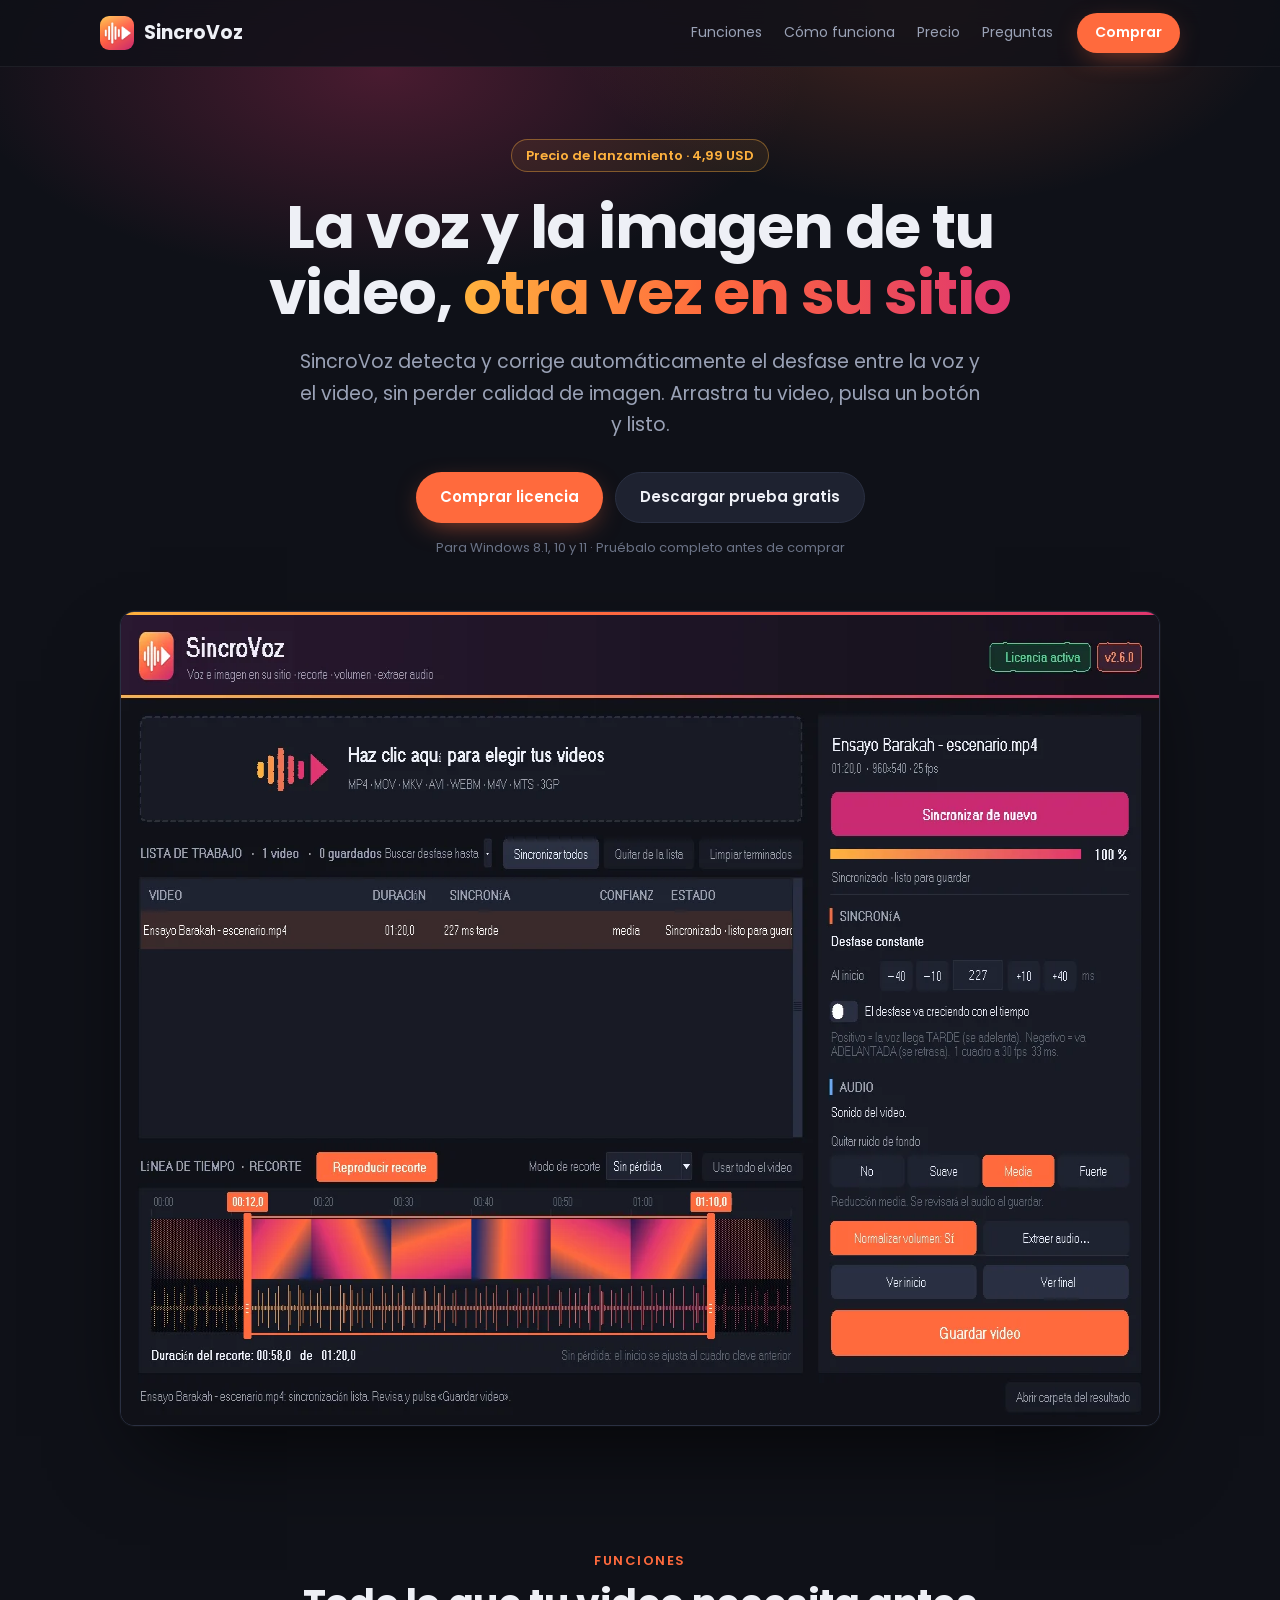
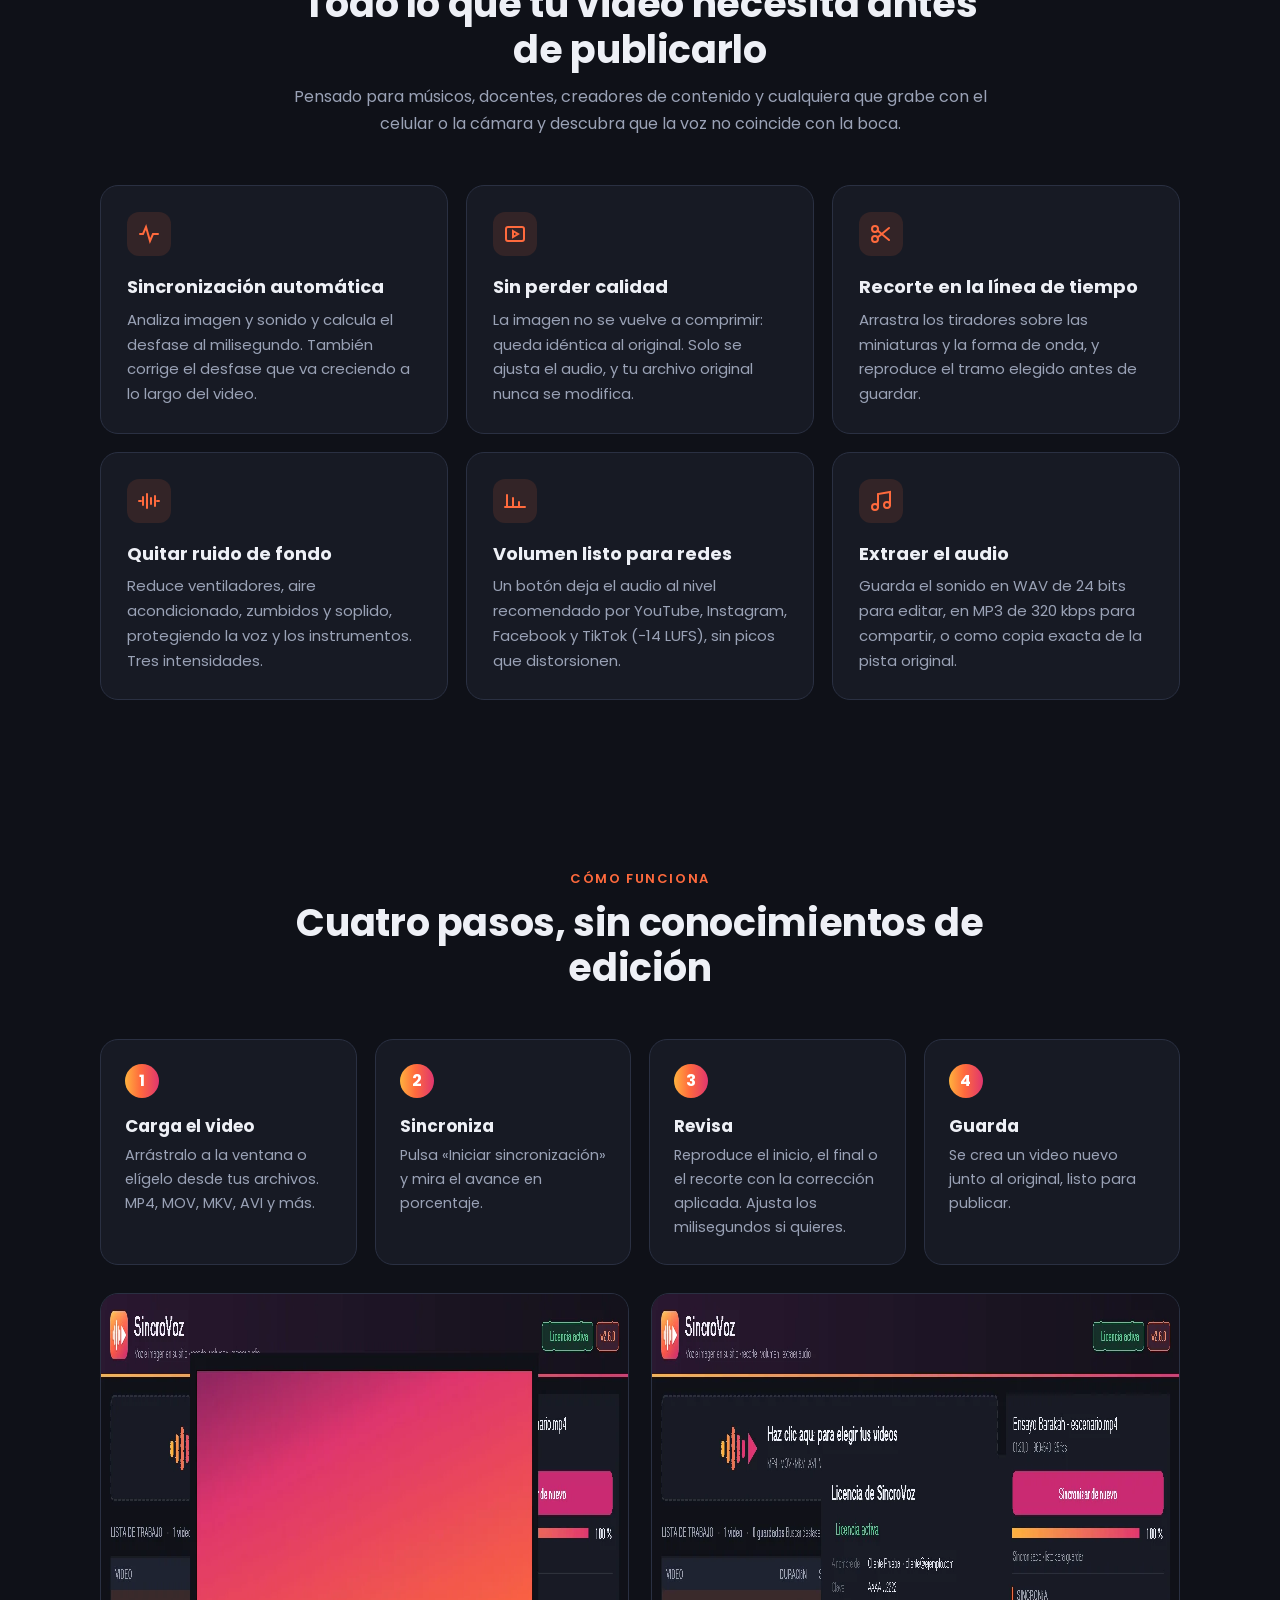
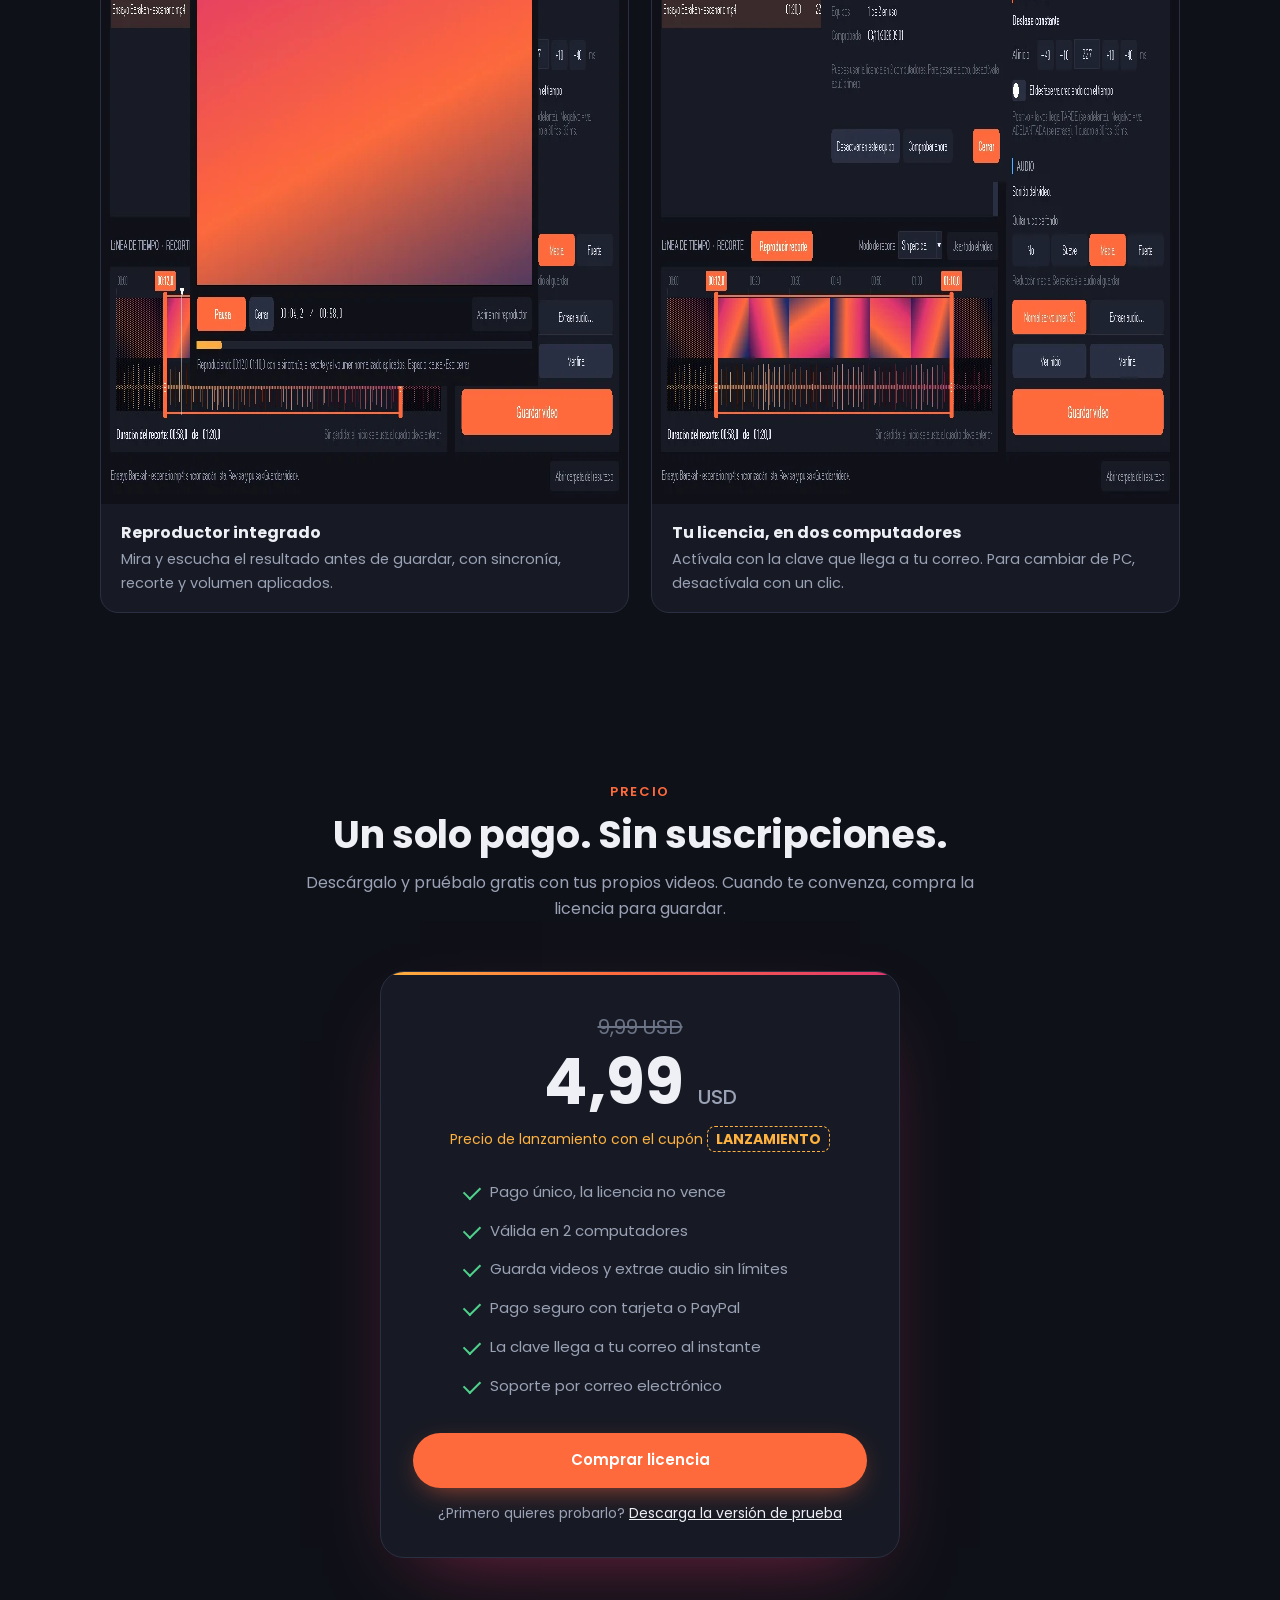
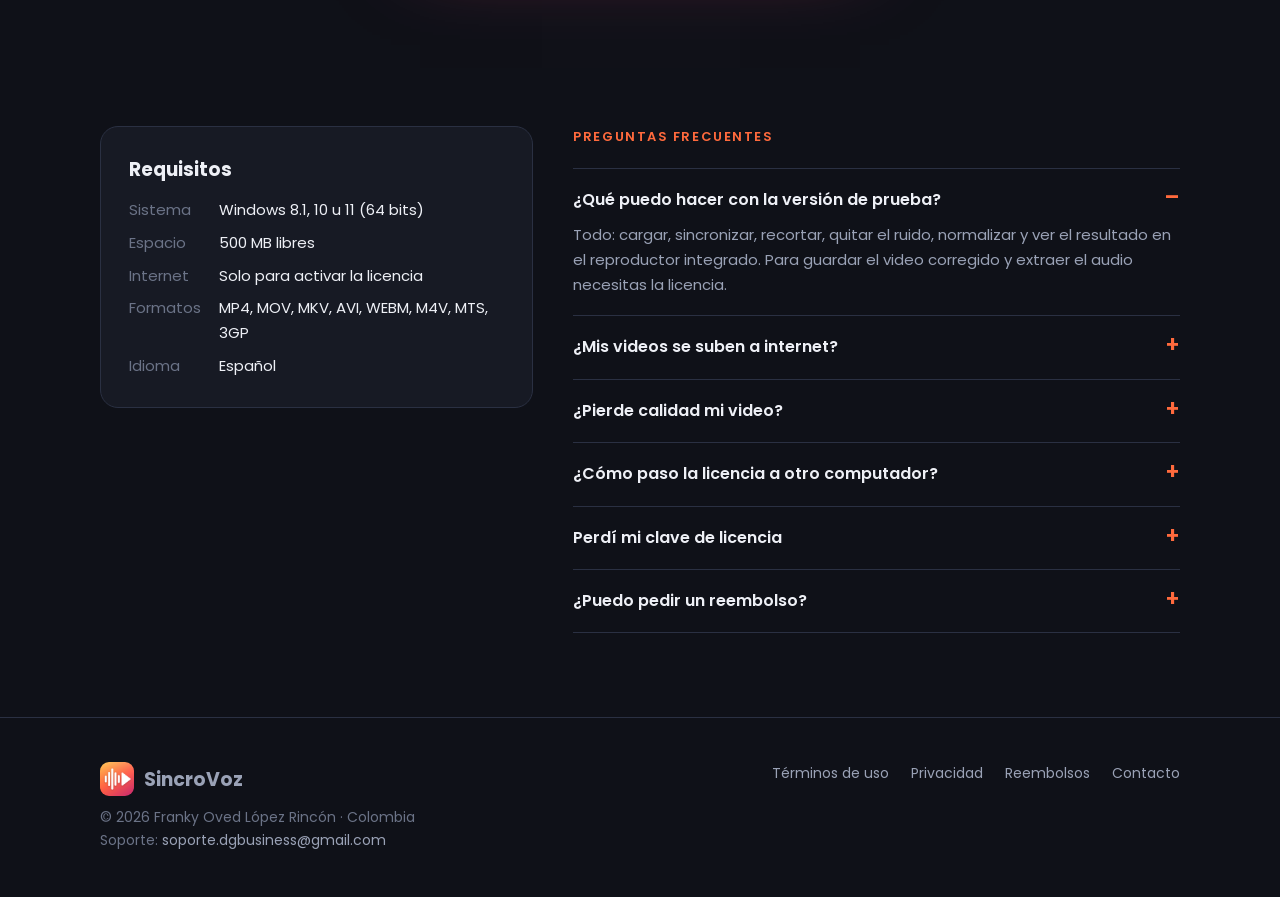
==== index.html @ 5c6d4007 "Sitio web de SincroVoz: inicio, términos, privacidad y reembolsos Co-Authored-By: Claude Opus 5.5 <n" ====
<!doctype html>
<html lang="es">
<head>
<meta charset="utf-8">
<meta name="viewport" content="width=device-width, initial-scale=1">
<title>SincroVoz · Corrige la voz desfasada de tus videos</title>
<meta name="description" content="SincroVoz es un programa para Windows que corrige automáticamente la voz desfasada en tus videos, sin perder calidad. Recorta, quita el ruido de fondo, normaliza el volumen para redes y extrae el audio.">
<meta property="og:title" content="SincroVoz · Voz e imagen en su sitio">
<meta property="og:description" content="Corrige automáticamente la voz desfasada de tus videos, sin perder calidad. Para Windows.">
<meta property="og:image" content="img/w1_principal.webp">
<link rel="icon" href="img/favicon.png">
<link rel="stylesheet" href="estilo.css">
</head>
<body>

<header class="barra">
  <div class="envoltura">
    <a class="marca" href="#"><img src="img/logo.png" alt="">SincroVoz</a>
    <nav class="menu">
      <a href="#funciones">Funciones</a>
      <a href="#como">Cómo funciona</a>
      <a href="#precio">Precio</a>
      <a href="#preguntas">Preguntas</a>
    </nav>
    <a class="boton primario chico" data-comprar href="#precio">Comprar</a>
  </div>
</header>

<main>
  <section class="portada">
    <div class="envoltura">
      <span class="etiqueta">Precio de lanzamiento · 4,99 USD</span>
      <h1>La voz y la imagen de tu video, <span class="grad">otra vez en su sitio</span></h1>
      <p class="bajada">SincroVoz detecta y corrige automáticamente el desfase entre la voz y el video, sin perder calidad de imagen. Arrastra tu video, pulsa un botón y listo.</p>
      <div class="acciones">
        <a class="boton primario" href="#precio">Comprar licencia</a>
        <a class="boton secundario" data-descargar href="#">Descargar prueba gratis</a>
      </div>
      <p class="nota">Para Windows 8.1, 10 y 11 · Pruébalo completo antes de comprar</p>
      <div class="captura"><div class="linea-grad"></div><img src="img/w1_principal.webp" width="1440" height="810" alt="Ventana principal de SincroVoz con un video sincronizado, la línea de tiempo y las opciones de audio"></div>
    </div>
  </section>

  <section id="funciones">
    <div class="envoltura">
      <div class="titulo">
        <span class="sobre">Funciones</span>
        <h2>Todo lo que tu video necesita antes de publicarlo</h2>
        <p>Pensado para músicos, docentes, creadores de contenido y cualquiera que grabe con el celular o la cámara y descubra que la voz no coincide con la boca.</p>
      </div>
      <div class="rejilla">
        <article class="tarjeta">
          <div class="ico"><svg viewBox="0 0 24 24" fill="none" stroke="currentColor" stroke-width="2" stroke-linecap="round"><path d="M3 12h3l3-7 4 14 3-7h5"/></svg></div>
          <h3>Sincronización automática</h3>
          <p>Analiza imagen y sonido y calcula el desfase al milisegundo. También corrige el desfase que va creciendo a lo largo del video.</p>
        </article>
        <article class="tarjeta">
          <div class="ico"><svg viewBox="0 0 24 24" fill="none" stroke="currentColor" stroke-width="2" stroke-linecap="round"><rect x="3" y="5" width="18" height="14" rx="2"/><path d="m10 9 5 3-5 3z"/></svg></div>
          <h3>Sin perder calidad</h3>
          <p>La imagen no se vuelve a comprimir: queda idéntica al original. Solo se ajusta el audio, y tu archivo original nunca se modifica.</p>
        </article>
        <article class="tarjeta">
          <div class="ico"><svg viewBox="0 0 24 24" fill="none" stroke="currentColor" stroke-width="2" stroke-linecap="round"><circle cx="6" cy="7" r="3"/><circle cx="6" cy="17" r="3"/><path d="M8.5 8.5 20 18M8.5 15.5 20 6"/></svg></div>
          <h3>Recorte en la línea de tiempo</h3>
          <p>Arrastra los tiradores sobre las miniaturas y la forma de onda, y reproduce el tramo elegido antes de guardar.</p>
        </article>
        <article class="tarjeta">
          <div class="ico"><svg viewBox="0 0 24 24" fill="none" stroke="currentColor" stroke-width="2" stroke-linecap="round"><path d="M2 12h2M6 8v8M10 5v14M14 9v6M18 7v10M22 12h-2"/></svg></div>
          <h3>Quitar ruido de fondo</h3>
          <p>Reduce ventiladores, aire acondicionado, zumbidos y soplido, protegiendo la voz y los instrumentos. Tres intensidades.</p>
        </article>
        <article class="tarjeta">
          <div class="ico"><svg viewBox="0 0 24 24" fill="none" stroke="currentColor" stroke-width="2" stroke-linecap="round"><path d="M4 18V6M10 18V9M16 18v-5M22 18H2"/></svg></div>
          <h3>Volumen listo para redes</h3>
          <p>Un botón deja el audio al nivel recomendado por YouTube, Instagram, Facebook y TikTok (−14 LUFS), sin picos que distorsionen.</p>
        </article>
        <article class="tarjeta">
          <div class="ico"><svg viewBox="0 0 24 24" fill="none" stroke="currentColor" stroke-width="2" stroke-linecap="round"><path d="M9 18V5l12-2v13"/><circle cx="6" cy="18" r="3"/><circle cx="18" cy="16" r="3"/></svg></div>
          <h3>Extraer el audio</h3>
          <p>Guarda el sonido en WAV de 24 bits para editar, en MP3 de 320 kbps para compartir, o como copia exacta de la pista original.</p>
        </article>
      </div>
    </div>
  </section>

  <section id="como">
    <div class="envoltura">
      <div class="titulo">
        <span class="sobre">Cómo funciona</span>
        <h2>Cuatro pasos, sin conocimientos de edición</h2>
      </div>
      <div class="pasos">
        <div class="paso"><h3>Carga el video</h3><p>Arrástralo a la ventana o elígelo desde tus archivos. MP4, MOV, MKV, AVI y más.</p></div>
        <div class="paso"><h3>Sincroniza</h3><p>Pulsa «Iniciar sincronización» y mira el avance en porcentaje.</p></div>
        <div class="paso"><h3>Revisa</h3><p>Reproduce el inicio, el final o el recorte con la corrección aplicada. Ajusta los milisegundos si quieres.</p></div>
        <div class="paso"><h3>Guarda</h3><p>Se crea un video nuevo junto al original, listo para publicar.</p></div>
      </div>
      <div class="galeria" style="margin-top:28px">
        <figure>
          <img src="img/w2_reproductor.webp" width="1440" height="810" alt="Reproductor integrado de SincroVoz mostrando el recorte con la sincronía aplicada" loading="lazy">
          <figcaption><b>Reproductor integrado</b>Mira y escucha el resultado antes de guardar, con sincronía, recorte y volumen aplicados.</figcaption>
        </figure>
        <figure>
          <img src="img/w3_licencia.webp" width="1440" height="810" alt="Ventana de licencia de SincroVoz con la licencia activa" loading="lazy">
          <figcaption><b>Tu licencia, en dos computadores</b>Actívala con la clave que llega a tu correo. Para cambiar de PC, desactívala con un clic.</figcaption>
        </figure>
      </div>
    </div>
  </section>

  <section id="precio">
    <div class="envoltura">
      <div class="titulo">
        <span class="sobre">Precio</span>
        <h2>Un solo pago. Sin suscripciones.</h2>
        <p>Descárgalo y pruébalo gratis con tus propios videos. Cuando te convenza, compra la licencia para guardar.</p>
      </div>
      <div class="precio">
        <div class="linea-grad"></div>
        <div class="cuerpo">
          <div class="antes">9,99 USD</div>
          <div class="valor">4,99 <small>USD</small></div>
          <div class="cupon">Precio de lanzamiento con el cupón <code>LANZAMIENTO</code></div>
          <ul>
            <li>Pago único, la licencia no vence</li>
            <li>Válida en 2 computadores</li>
            <li>Guarda videos y extrae audio sin límites</li>
            <li>Pago seguro con tarjeta o PayPal</li>
            <li>La clave llega a tu correo al instante</li>
            <li>Soporte por correo electrónico</li>
          </ul>
          <a class="boton primario" data-comprar href="#">Comprar licencia</a>
          <p class="prueba">¿Primero quieres probarlo? <a data-descargar href="#">Descarga la versión de prueba</a></p>
        </div>
      </div>
    </div>
  </section>

  <section id="preguntas">
    <div class="envoltura dos">
      <div class="req">
        <h3>Requisitos</h3>
        <dl>
          <dt>Sistema</dt><dd>Windows 8.1, 10 u 11 (64 bits)</dd>
          <dt>Espacio</dt><dd>500 MB libres</dd>
          <dt>Internet</dt><dd>Solo para activar la licencia</dd>
          <dt>Formatos</dt><dd>MP4, MOV, MKV, AVI, WEBM, M4V, MTS, 3GP</dd>
          <dt>Idioma</dt><dd>Español</dd>
        </dl>
      </div>
      <div>
        <div class="titulo" style="text-align:left;margin:0 0 20px"><span class="sobre">Preguntas frecuentes</span></div>
        <details open>
          <summary>¿Qué puedo hacer con la versión de prueba?</summary>
          <p>Todo: cargar, sincronizar, recortar, quitar el ruido, normalizar y ver el resultado en el reproductor integrado. Para guardar el video corregido y extraer el audio necesitas la licencia.</p>
        </details>
        <details>
          <summary>¿Mis videos se suben a internet?</summary>
          <p>No. Todo el proceso ocurre en tu computador. SincroVoz solo se conecta a internet para activar y confirmar la licencia, y en ese momento envía únicamente la clave y el nombre del equipo.</p>
        </details>
        <details>
          <summary>¿Pierde calidad mi video?</summary>
          <p>No. La imagen se copia tal cual, sin volver a comprimirla. Solo se ajusta el audio. Si eliges el recorte «Exacto», la imagen se procesa en calidad visualmente idéntica.</p>
        </details>
        <details>
          <summary>¿Cómo paso la licencia a otro computador?</summary>
          <p>La licencia funciona en 2 computadores a la vez. Para usarla en otro, abre la ventana de licencia y pulsa «Desactivar en este equipo»; después actívala en el nuevo con la misma clave.</p>
        </details>
        <details>
          <summary>Perdí mi clave de licencia</summary>
          <p>Está en el correo de compra. También puedes verla en <a href="https://app.lemonsqueezy.com/my-orders" rel="noopener">app.lemonsqueezy.com/my-orders</a> con el correo con el que compraste, o escribirnos a soporte.</p>
        </details>
        <details>
          <summary>¿Puedo pedir un reembolso?</summary>
          <p>Sí. Consulta la <a href="reembolsos.html">política de reembolsos</a>.</p>
        </details>
      </div>
    </div>
  </section>
</main>

<footer>
  <div class="envoltura">
    <div>
      <a class="marca" href="#" style="margin-bottom:10px"><img src="img/logo.png" alt="">SincroVoz</a>
      <div>© 2026 Franky Oved López Rincón · Colombia</div>
      <div>Soporte: <a href="mailto:soporte.dgbusiness@gmail.com">soporte.dgbusiness@gmail.com</a></div>
    </div>
    <nav>
      <a href="terminos.html">Términos de uso</a>
      <a href="privacidad.html">Privacidad</a>
      <a href="reembolsos.html">Reembolsos</a>
      <a href="mailto:soporte.dgbusiness@gmail.com">Contacto</a>
    </nav>
  </div>
</footer>

<script src="sitio.js"></script>
</body>
</html>
---- estilo.css ----
@font-face{font-family:Poppins;font-weight:400;font-display:swap;src:url(fuentes/Poppins-Regular.woff) format("woff")}
@font-face{font-family:Poppins;font-weight:500;font-display:swap;src:url(fuentes/Poppins-Medium.woff) format("woff")}
@font-face{font-family:Poppins;font-weight:600;font-display:swap;src:url(fuentes/Poppins-SemiBold.woff) format("woff")}
@font-face{font-family:Poppins;font-weight:700;font-display:swap;src:url(fuentes/Poppins-Bold.woff) format("woff")}

:root{
  --fondo:#0f1118; --panel:#171a24; --panel2:#1e2230; --borde:#2a3042;
  --texto:#eef0f6; --tenue:#9aa2b6; --apagado:#6b7387;
  --acento:#ff6a3d; --acento2:#e0366f; --ambar:#ffb23e; --ok:#4fd18b;
  --degradado:linear-gradient(90deg,var(--ambar),var(--acento) 45%,var(--acento2));
  --radio:18px; --ancho:1120px;
}
*{box-sizing:border-box;margin:0;padding:0}
html{scroll-behavior:smooth}
body{background:var(--fondo);color:var(--texto);font-family:Poppins,"Segoe UI",system-ui,sans-serif;
  font-size:16px;line-height:1.65;-webkit-font-smoothing:antialiased;overflow-x:hidden}
img{max-width:100%;display:block}
a{color:inherit}
.envoltura{max-width:var(--ancho);margin:0 auto;padding:0 20px}

/* barra superior */
.barra{position:sticky;top:0;z-index:10;background:rgba(15,17,24,.82);backdrop-filter:blur(12px);
  border-bottom:1px solid rgba(255,255,255,.06)}
.barra .envoltura{display:flex;align-items:center;gap:24px;height:66px}
.marca{display:flex;align-items:center;gap:10px;text-decoration:none;font-weight:700;font-size:19px}
.marca img{width:34px;height:34px;border-radius:9px}
.menu{display:flex;gap:22px;margin-left:auto;font-size:14px}
.menu a{text-decoration:none;color:var(--tenue)}
.menu a:hover{color:var(--texto)}
@media(max-width:760px){.menu{display:none}.barra .boton{margin-left:auto}}

/* botones */
.boton{display:inline-flex;align-items:center;justify-content:center;gap:8px;text-decoration:none;
  font-weight:600;font-size:15px;border-radius:999px;padding:12px 24px;border:0;cursor:pointer;
  transition:transform .15s ease,filter .15s ease,background .15s ease;white-space:nowrap}
.boton:hover{transform:translateY(-1px);filter:brightness(1.08)}
.boton.primario{background:var(--acento);color:#fff;box-shadow:0 8px 28px -10px rgba(255,106,61,.7)}
.boton.secundario{background:var(--panel2);color:var(--texto);border:1px solid var(--borde)}
.boton.chico{padding:8px 18px;font-size:14px}

/* portada */
.portada{position:relative;padding:72px 0 40px;text-align:center}
.portada::before{content:"";position:absolute;inset:-120px 0 auto;height:620px;z-index:-1;
  background:radial-gradient(600px 300px at 30% 20%,rgba(224,54,111,.28),transparent 70%),
             radial-gradient(520px 280px at 72% 10%,rgba(255,106,61,.22),transparent 70%)}
.etiqueta{display:inline-block;font-size:13px;font-weight:600;color:var(--ambar);
  border:1px solid rgba(255,178,62,.4);background:rgba(255,178,62,.08);border-radius:999px;padding:5px 14px;margin-bottom:22px}
h1{font-size:clamp(34px,6vw,60px);line-height:1.1;font-weight:700;letter-spacing:-.02em;max-width:860px;margin:0 auto}
h1 .grad{background:var(--degradado);-webkit-background-clip:text;background-clip:text;color:transparent}
.portada .bajada{font-size:clamp(16px,2.2vw,19px);color:var(--tenue);max-width:680px;margin:20px auto 32px}
.acciones{display:flex;gap:12px;justify-content:center;flex-wrap:wrap}
.nota{font-size:13px;color:var(--apagado);margin-top:14px}
.captura{margin:52px auto 0;border-radius:14px;overflow:hidden;border:1px solid var(--borde);
  box-shadow:0 40px 90px -30px rgba(0,0,0,.8),0 0 0 1px rgba(255,255,255,.03);max-width:1040px}
.linea-grad{height:3px;background:var(--degradado)}

/* secciones */
section{padding:84px 0}
.titulo{text-align:center;max-width:700px;margin:0 auto 48px}
.titulo h2{font-size:clamp(26px,4vw,38px);line-height:1.2;letter-spacing:-.01em}
.titulo p{color:var(--tenue);margin-top:12px}
.sobre{font-size:13px;font-weight:600;letter-spacing:.12em;text-transform:uppercase;color:var(--acento);margin-bottom:10px;display:block}

.rejilla{display:grid;grid-template-columns:repeat(3,1fr);gap:18px}
@media(max-width:900px){.rejilla{grid-template-columns:repeat(2,1fr)}}
@media(max-width:600px){.rejilla{grid-template-columns:1fr}}
.tarjeta{background:var(--panel);border:1px solid var(--borde);border-radius:var(--radio);padding:26px}
.tarjeta .ico{width:44px;height:44px;border-radius:12px;display:grid;place-items:center;margin-bottom:16px;
  background:rgba(255,106,61,.12);color:var(--acento)}
.tarjeta .ico svg{width:24px;height:24px}
.tarjeta h3{font-size:18px;margin-bottom:6px}
.tarjeta p{color:var(--tenue);font-size:15px}

.pasos{display:grid;grid-template-columns:repeat(4,1fr);gap:18px;counter-reset:p}
@media(max-width:900px){.pasos{grid-template-columns:repeat(2,1fr)}}
@media(max-width:540px){.pasos{grid-template-columns:1fr}}
.paso{position:relative;padding:24px;border-radius:var(--radio);background:var(--panel);border:1px solid var(--borde)}
.paso::before{counter-increment:p;content:counter(p);display:grid;place-items:center;width:34px;height:34px;
  border-radius:50%;background:var(--degradado);color:#fff;font-weight:700;margin-bottom:14px}
.paso h3{font-size:17px;margin-bottom:4px}
.paso p{color:var(--tenue);font-size:14.5px}

.galeria{display:grid;grid-template-columns:1fr 1fr;gap:22px}
@media(max-width:760px){.galeria{grid-template-columns:1fr}}
.galeria figure{background:var(--panel);border:1px solid var(--borde);border-radius:var(--radio);overflow:hidden}
.galeria figcaption{padding:16px 20px;color:var(--tenue);font-size:14.5px}
.galeria figcaption b{color:var(--texto);display:block;font-size:16px;margin-bottom:2px}

/* precio */
.precio{max-width:520px;margin:0 auto;text-align:center;background:var(--panel);border-radius:24px;
  border:1px solid var(--borde);overflow:hidden;box-shadow:0 30px 80px -40px rgba(224,54,111,.6)}
.precio .cuerpo{padding:36px 32px 32px}
.precio .antes{color:var(--apagado);text-decoration:line-through;font-size:20px}
.precio .valor{font-size:64px;font-weight:700;line-height:1;margin:6px 0 4px}
.precio .valor small{font-size:20px;color:var(--tenue);font-weight:500}
.precio .cupon{display:inline-block;margin:10px 0 22px;font-size:14px;color:var(--ambar)}
.precio .cupon code{font-family:inherit;font-weight:700;border:1px dashed var(--ambar);border-radius:8px;padding:2px 8px}
.precio ul{list-style:none;text-align:left;margin:0 auto 28px;max-width:360px}
.precio li{padding:7px 0 7px 30px;position:relative;color:var(--tenue);font-size:15px}
.precio li::before{content:"";position:absolute;left:4px;top:13px;width:14px;height:8px;border-left:2.5px solid var(--ok);
  border-bottom:2.5px solid var(--ok);transform:rotate(-45deg)}
.precio .boton{width:100%;padding:15px}
.prueba{margin-top:14px;font-size:14px;color:var(--tenue)}
.prueba a{color:var(--texto)}

/* requisitos y FAQ */
.dos{display:grid;grid-template-columns:1fr 1.4fr;gap:40px;align-items:start}
@media(max-width:860px){.dos{grid-template-columns:1fr}}
.req{background:var(--panel);border:1px solid var(--borde);border-radius:var(--radio);padding:28px}
.req h3{margin-bottom:12px}
.req dl{display:grid;grid-template-columns:auto 1fr;gap:8px 18px;font-size:15px}
.req dt{color:var(--apagado)}
details{border-bottom:1px solid var(--borde);padding:18px 0}
details:first-of-type{border-top:1px solid var(--borde)}
summary{cursor:pointer;font-weight:600;list-style:none;display:flex;justify-content:space-between;gap:16px}
summary::-webkit-details-marker{display:none}
summary::after{content:"+";color:var(--acento);font-size:22px;line-height:1}
details[open] summary::after{content:"–"}
details p{color:var(--tenue);margin-top:10px;font-size:15px}

/* pie */
footer{border-top:1px solid var(--borde);padding:44px 0;color:var(--apagado);font-size:14px}
footer .envoltura{display:flex;flex-wrap:wrap;gap:20px 40px;justify-content:space-between}
footer nav{display:flex;flex-wrap:wrap;gap:8px 22px}
footer a{text-decoration:none;color:var(--tenue)}
footer a:hover{color:var(--texto)}

/* páginas legales */
.legal{max-width:780px;margin:0 auto;padding:60px 20px 90px}
.legal h1{font-size:clamp(28px,5vw,40px);text-align:left;margin:0 0 6px}
.legal .fecha{color:var(--apagado);font-size:14px;margin-bottom:34px}
.legal h2{font-size:20px;margin:34px 0 10px}
.legal p,.legal li{color:var(--tenue);margin-bottom:10px}
.legal ul{padding-left:22px}
.legal a{color:var(--acento)}
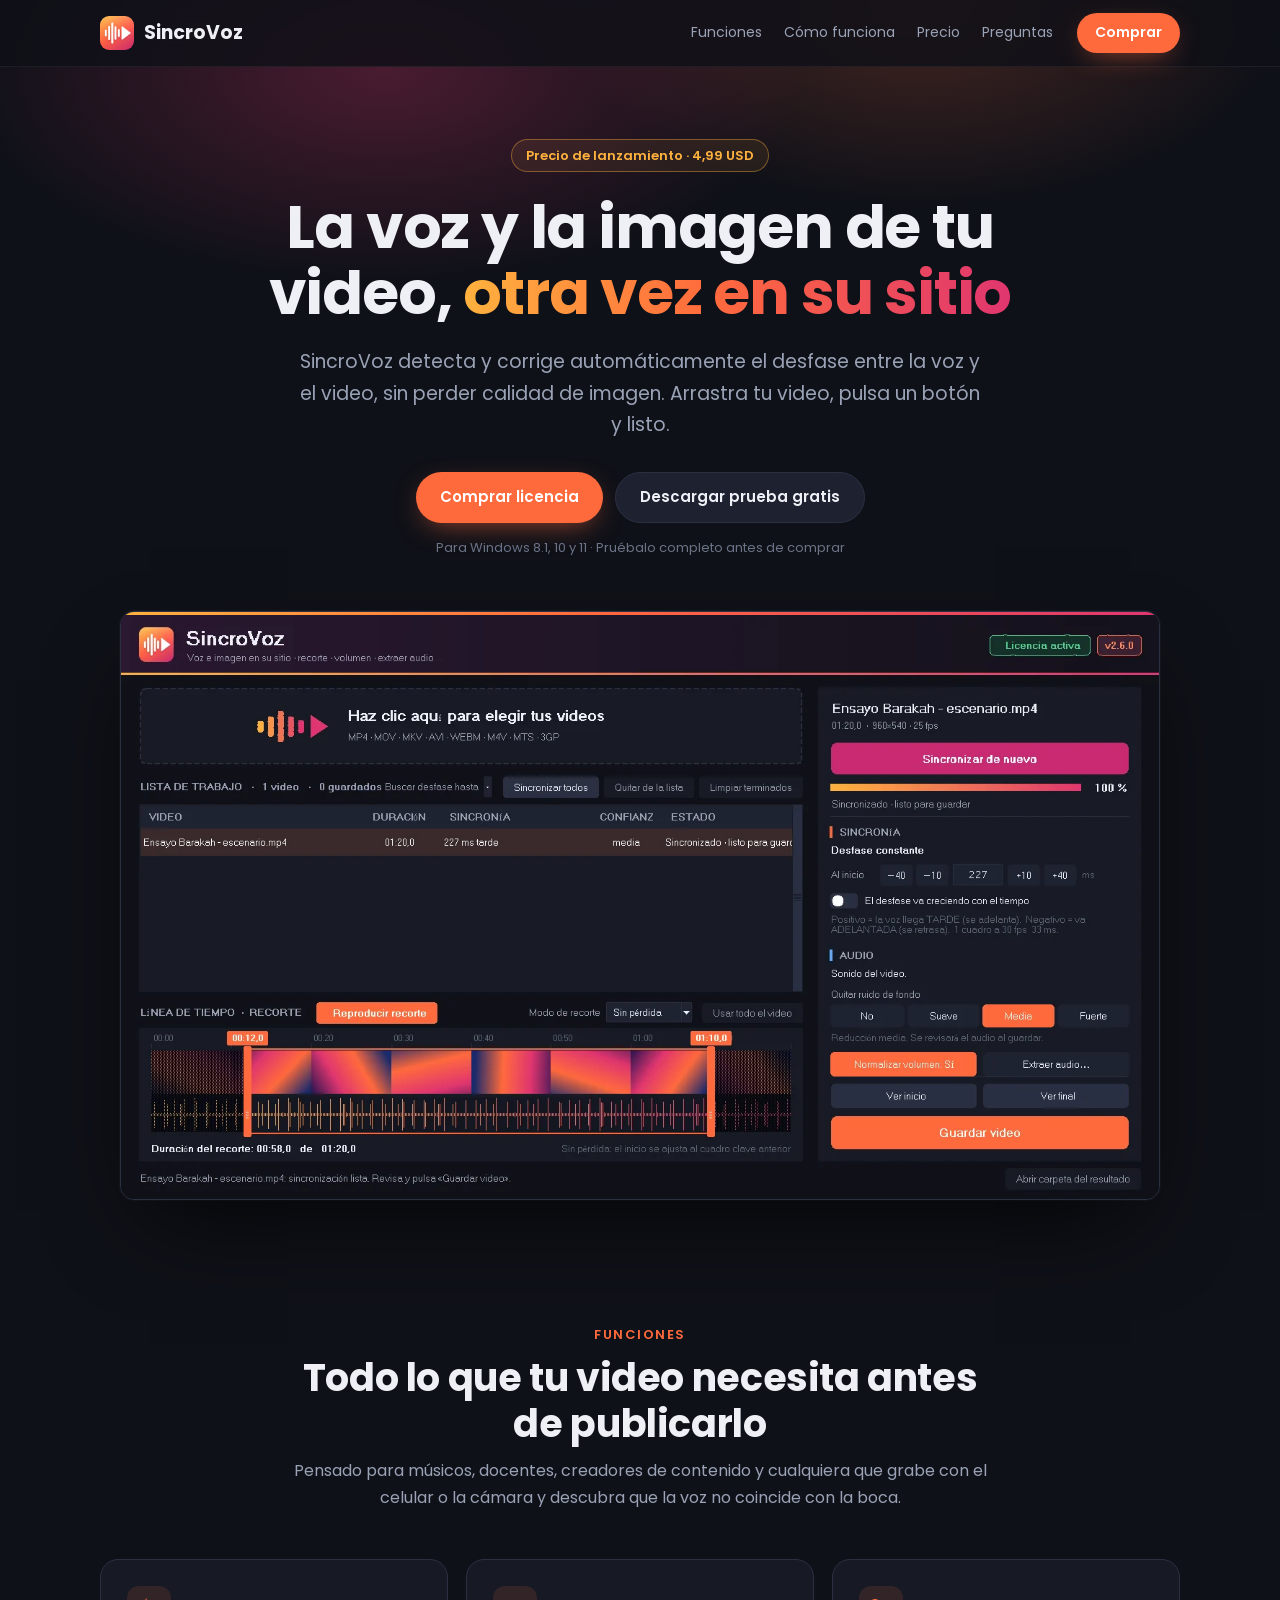
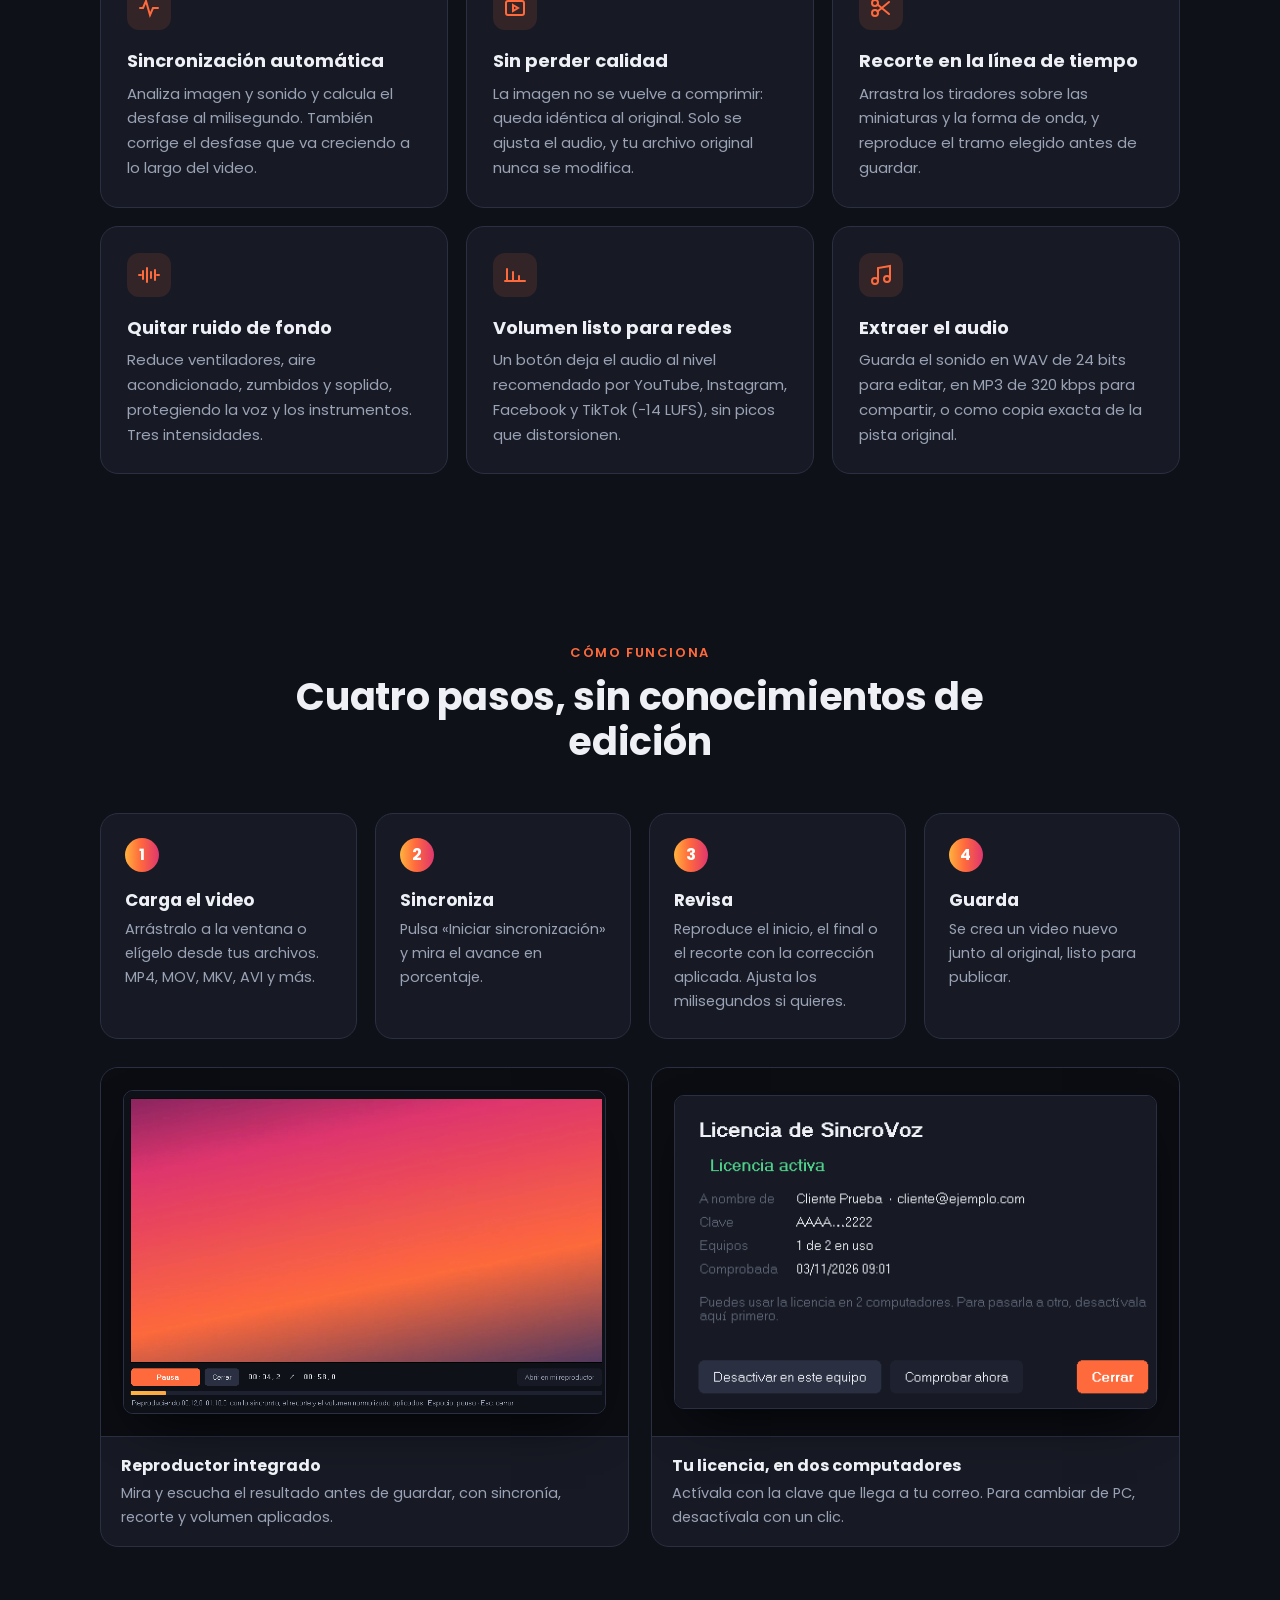
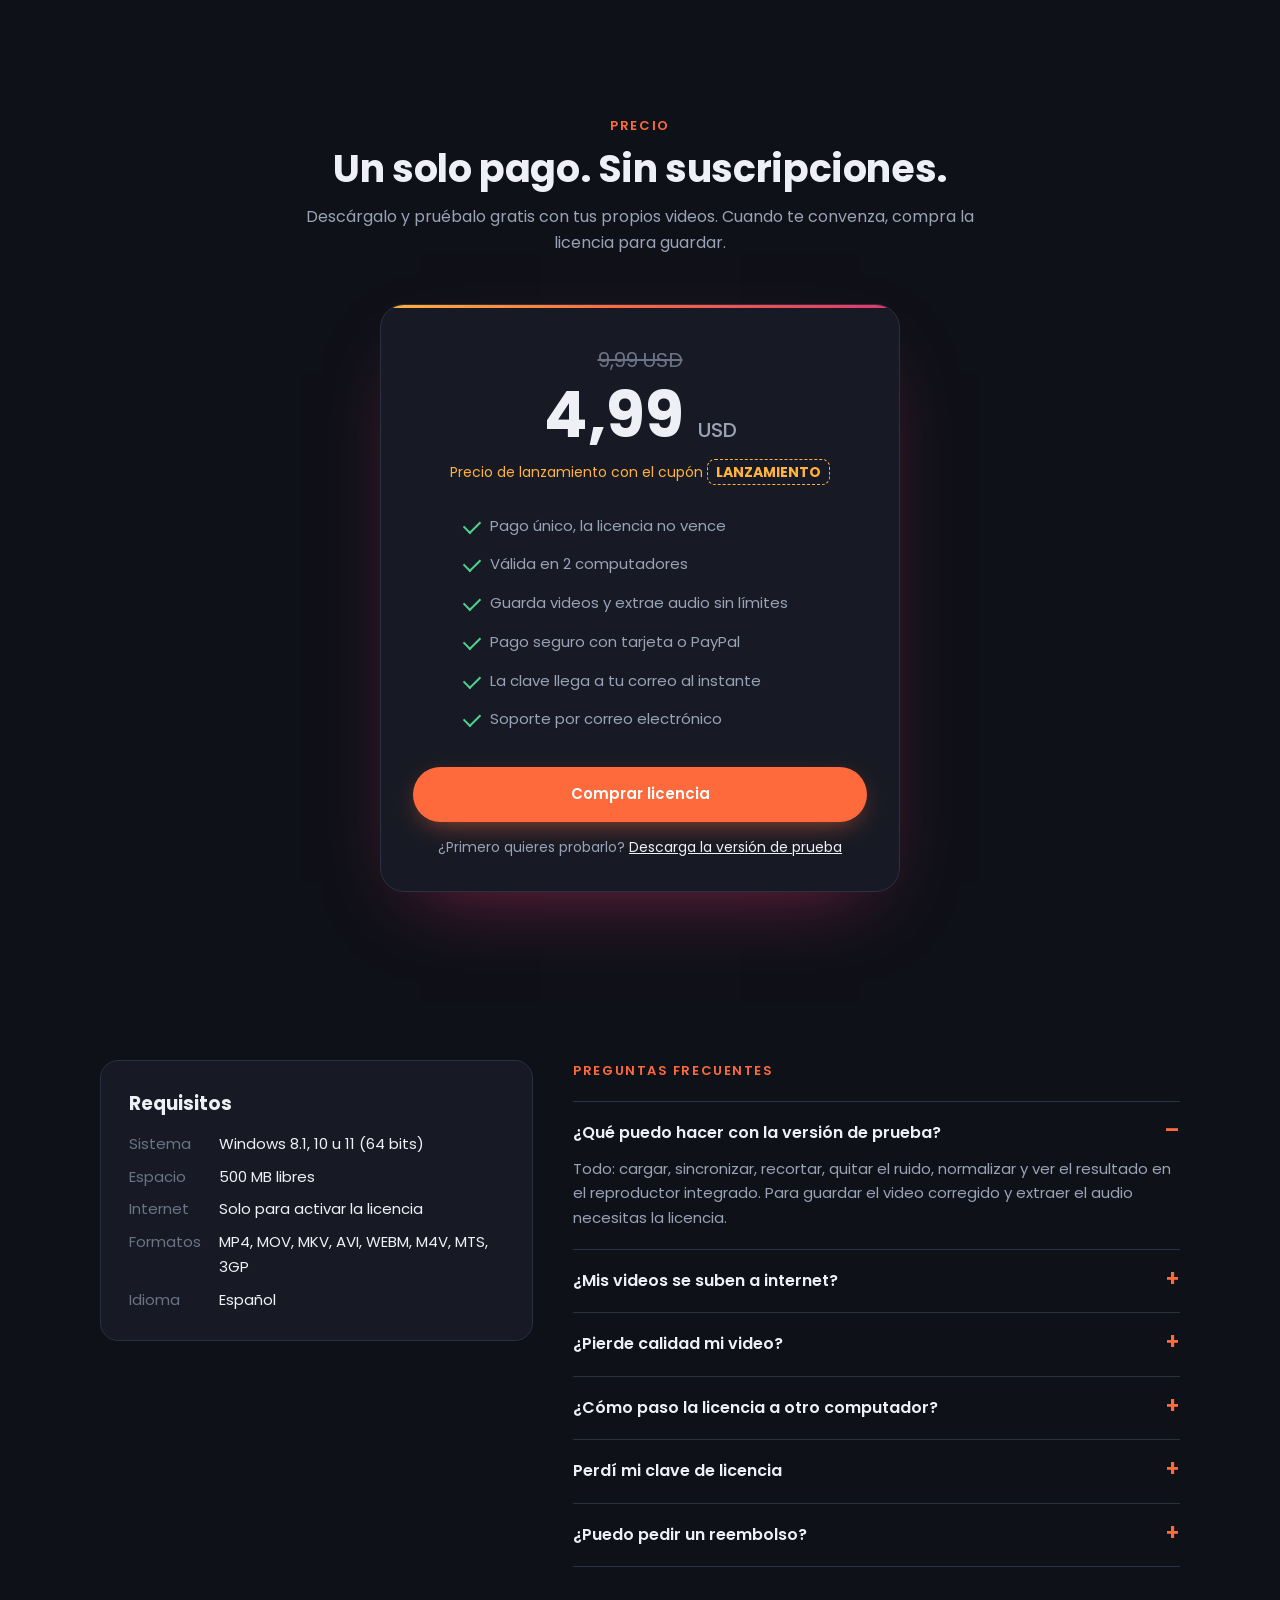
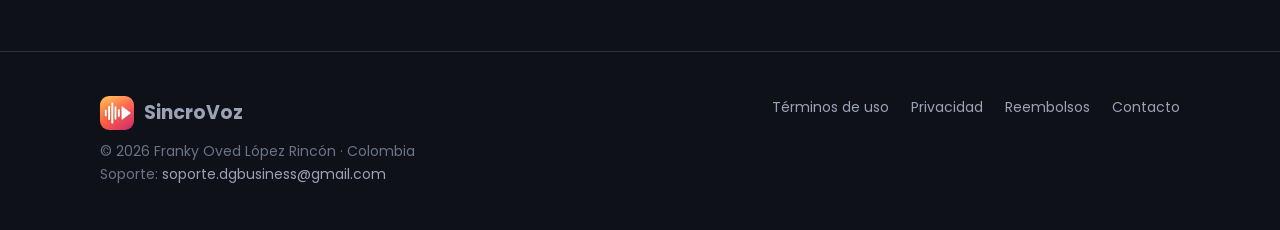
==== commit f26e0224: "Capturas de la galería nítidas y a tamaño real Co-Authored-By: Claude Opus 5.5 <noreply@anthropic.co" ====
--- a/index.html
+++ b/index.html
@@ -97,11 +97,11 @@
       </div>
       <div class="galeria" style="margin-top:28px">
         <figure>
-          <img src="img/w2_reproductor.webp" width="1440" height="810" alt="Reproductor integrado de SincroVoz mostrando el recorte con la sincronía aplicada" loading="lazy">
+          <div class="marco"><img src="img/reproductor.png" width="936" height="628" alt="Reproductor integrado de SincroVoz mostrando el recorte con la sincronía aplicada" loading="lazy"></div>
           <figcaption><b>Reproductor integrado</b>Mira y escucha el resultado antes de guardar, con sincronía, recorte y volumen aplicados.</figcaption>
         </figure>
         <figure>
-          <img src="img/w3_licencia.webp" width="1440" height="810" alt="Ventana de licencia de SincroVoz con la licencia activa" loading="lazy">
+          <div class="marco"><img src="img/licencia.png" width="492" height="320" alt="Ventana de licencia de SincroVoz con la licencia activa" loading="lazy"></div>
           <figcaption><b>Tu licencia, en dos computadores</b>Actívala con la clave que llega a tu correo. Para cambiar de PC, desactívala con un clic.</figcaption>
         </figure>
       </div>
--- a/estilo.css
+++ b/estilo.css
@@ -14,7 +14,7 @@
 html{scroll-behavior:smooth}
 body{background:var(--fondo);color:var(--texto);font-family:Poppins,"Segoe UI",system-ui,sans-serif;
   font-size:16px;line-height:1.65;-webkit-font-smoothing:antialiased;overflow-x:hidden}
-img{max-width:100%;display:block}
+img{max-width:100%;height:auto;display:block}
 a{color:inherit}
 .envoltura{max-width:var(--ancho);margin:0 auto;padding:0 20px}
 
@@ -82,7 +82,9 @@
 
 .galeria{display:grid;grid-template-columns:1fr 1fr;gap:22px}
 @media(max-width:760px){.galeria{grid-template-columns:1fr}}
-.galeria figure{background:var(--panel);border:1px solid var(--borde);border-radius:var(--radio);overflow:hidden}
+.galeria figure{background:var(--panel);border:1px solid var(--borde);border-radius:var(--radio);overflow:hidden;display:flex;flex-direction:column}
+.galeria .marco{flex:1;display:grid;place-items:center;background:#0b0d13;padding:22px;border-bottom:1px solid var(--borde)}
+.galeria .marco img{border-radius:10px;box-shadow:0 20px 50px -20px rgba(0,0,0,.9);border:1px solid var(--borde)}
 .galeria figcaption{padding:16px 20px;color:var(--tenue);font-size:14.5px}
 .galeria figcaption b{color:var(--texto);display:block;font-size:16px;margin-bottom:2px}
 
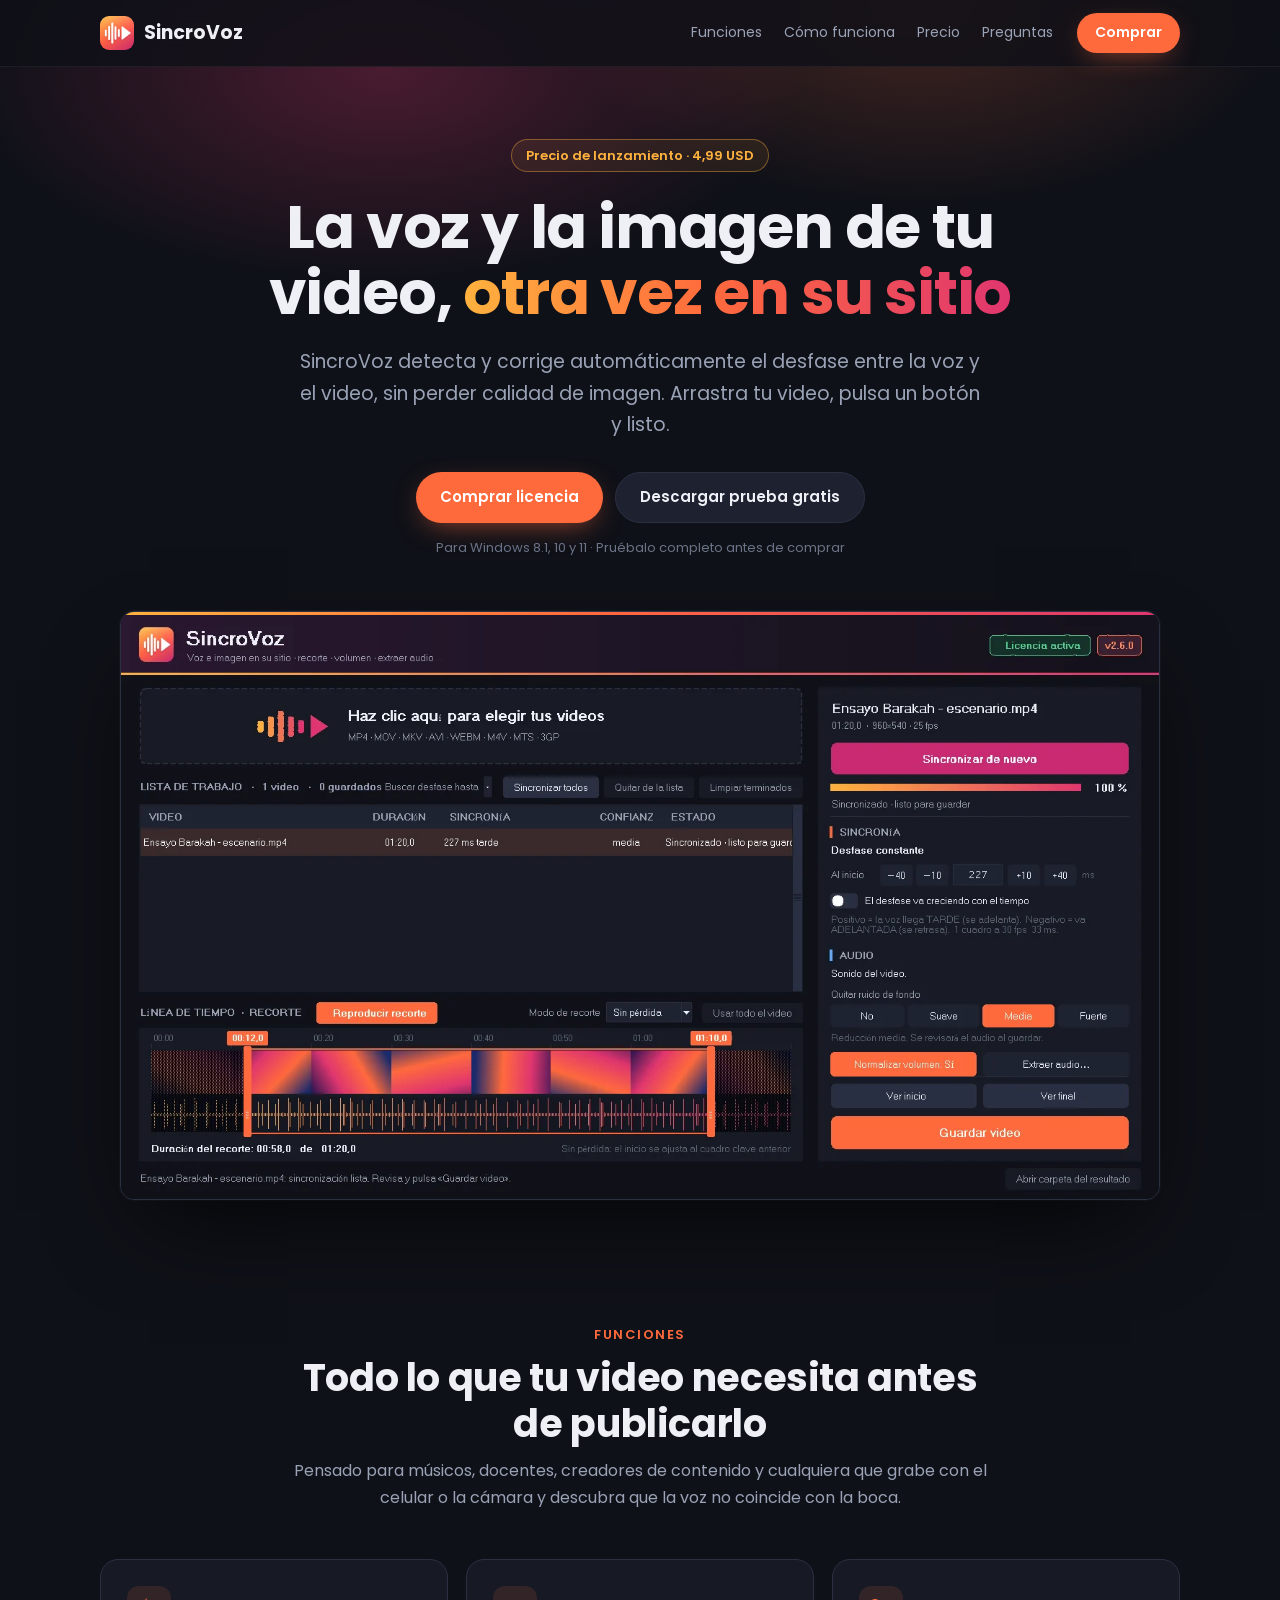
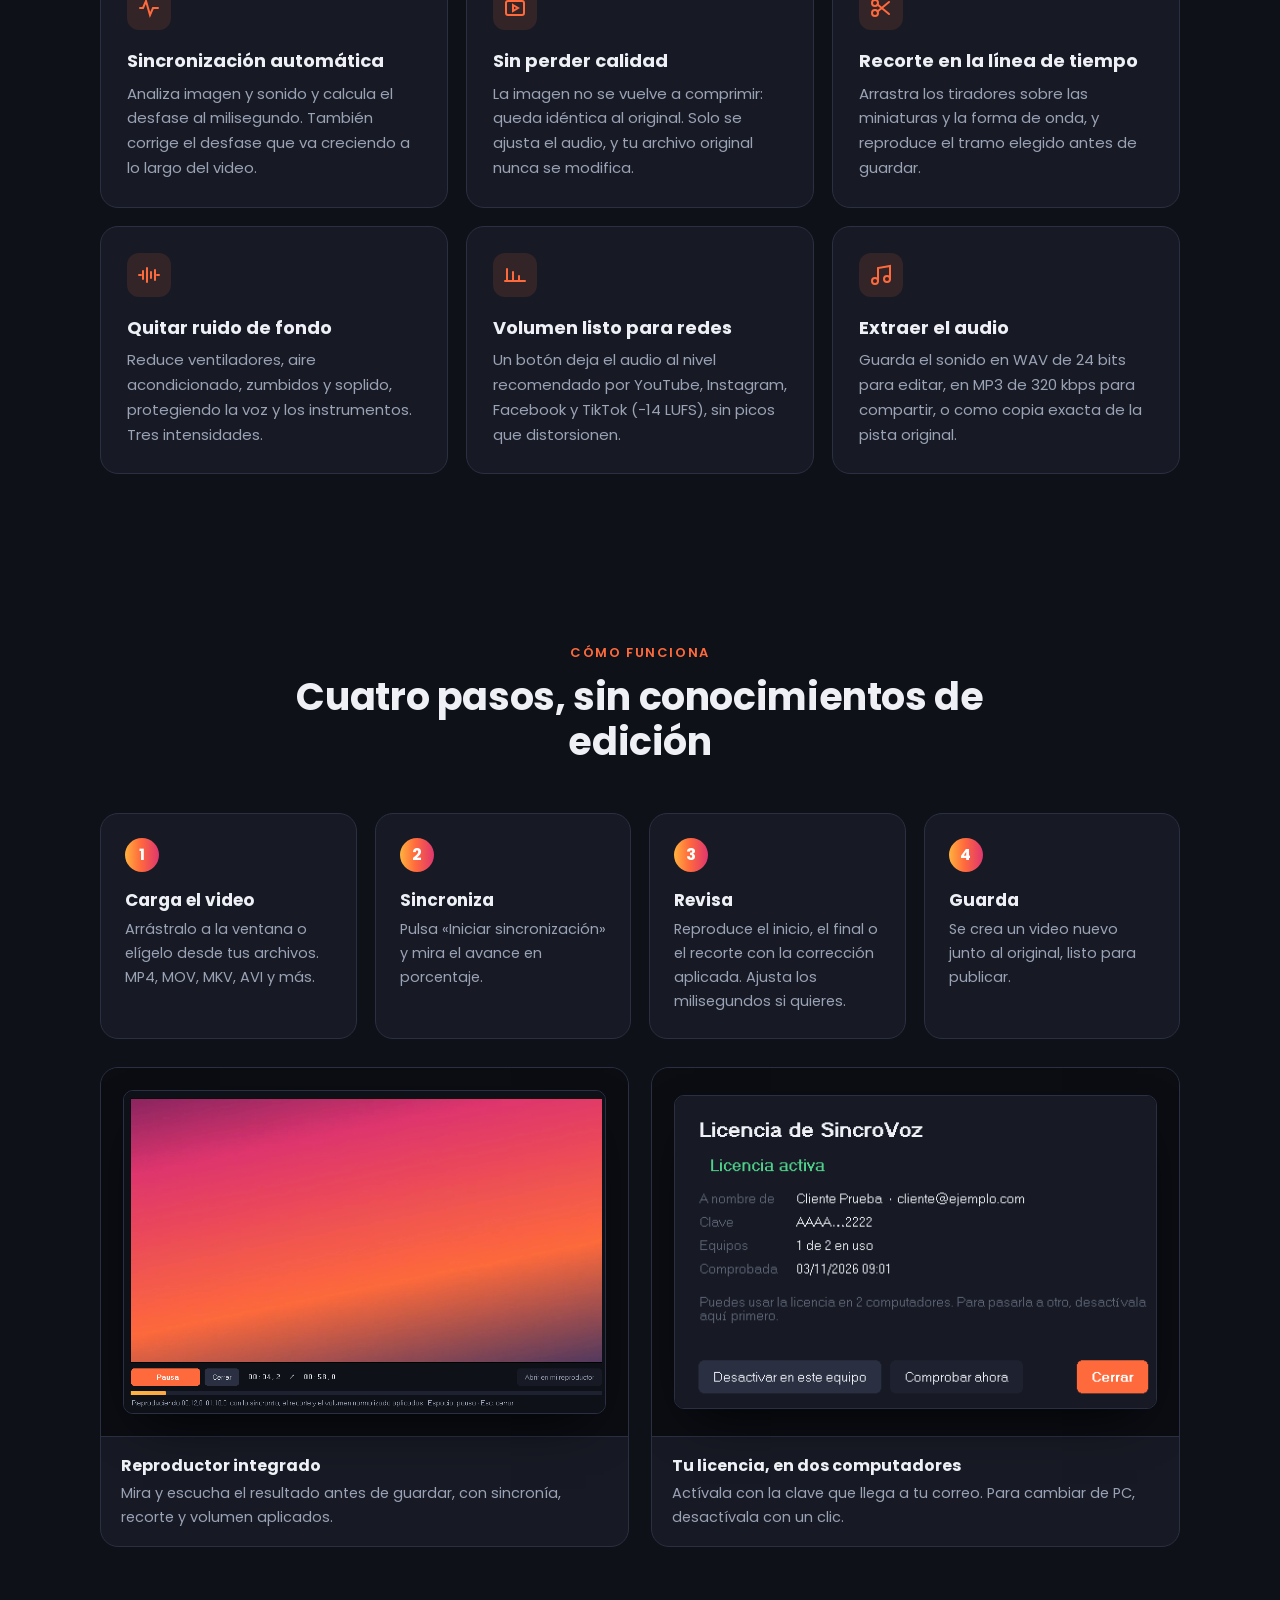
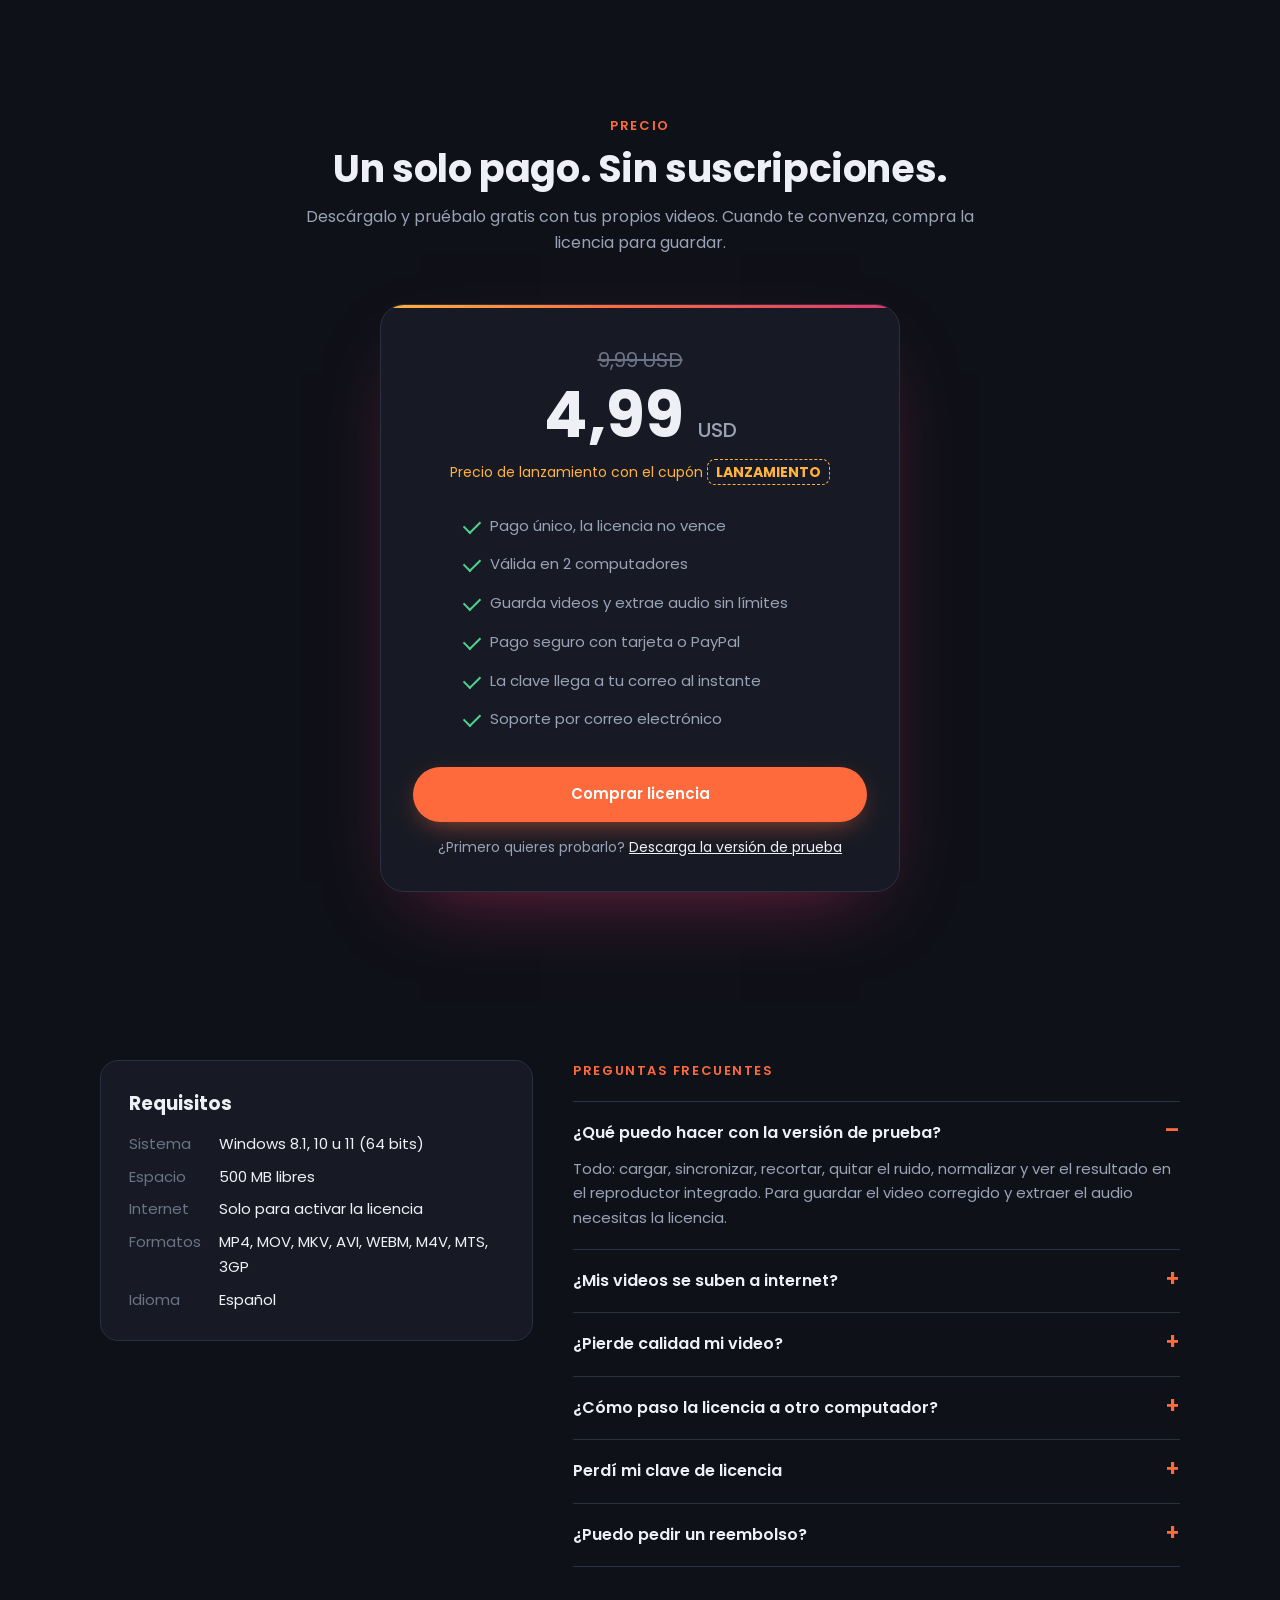
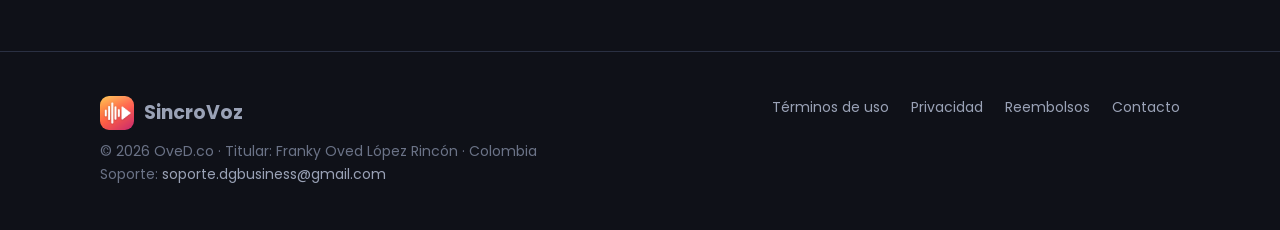
==== commit 57281aa7: "Marca OveD.co en el sitio; titular legal en términos, privacidad y reembolsos Co-Authored-By: Claude" ====
--- a/index.html
+++ b/index.html
@@ -168,7 +168,7 @@
         </details>
         <details>
           <summary>Perdí mi clave de licencia</summary>
-          <p>Está en el correo de compra. También puedes verla en <a href="https://app.lemonsqueezy.com/my-orders" rel="noopener">app.lemonsqueezy.com/my-orders</a> con el correo con el que compraste, o escribirnos a soporte.</p>
+          <p>Está en el correo de compra. También puedes verla en escribirnos a soporte con el correo con el que compraste y el número de pedido.</p>
         </details>
         <details>
           <summary>¿Puedo pedir un reembolso?</summary>
@@ -183,7 +183,7 @@
   <div class="envoltura">
     <div>
       <a class="marca" href="#" style="margin-bottom:10px"><img src="img/logo.png" alt="">SincroVoz</a>
-      <div>© 2026 Franky Oved López Rincón · Colombia</div>
+      <div>© 2026 OveD.co · Titular: Franky Oved López Rincón · Colombia</div>
       <div>Soporte: <a href="mailto:soporte.dgbusiness@gmail.com">soporte.dgbusiness@gmail.com</a></div>
     </div>
     <nav>
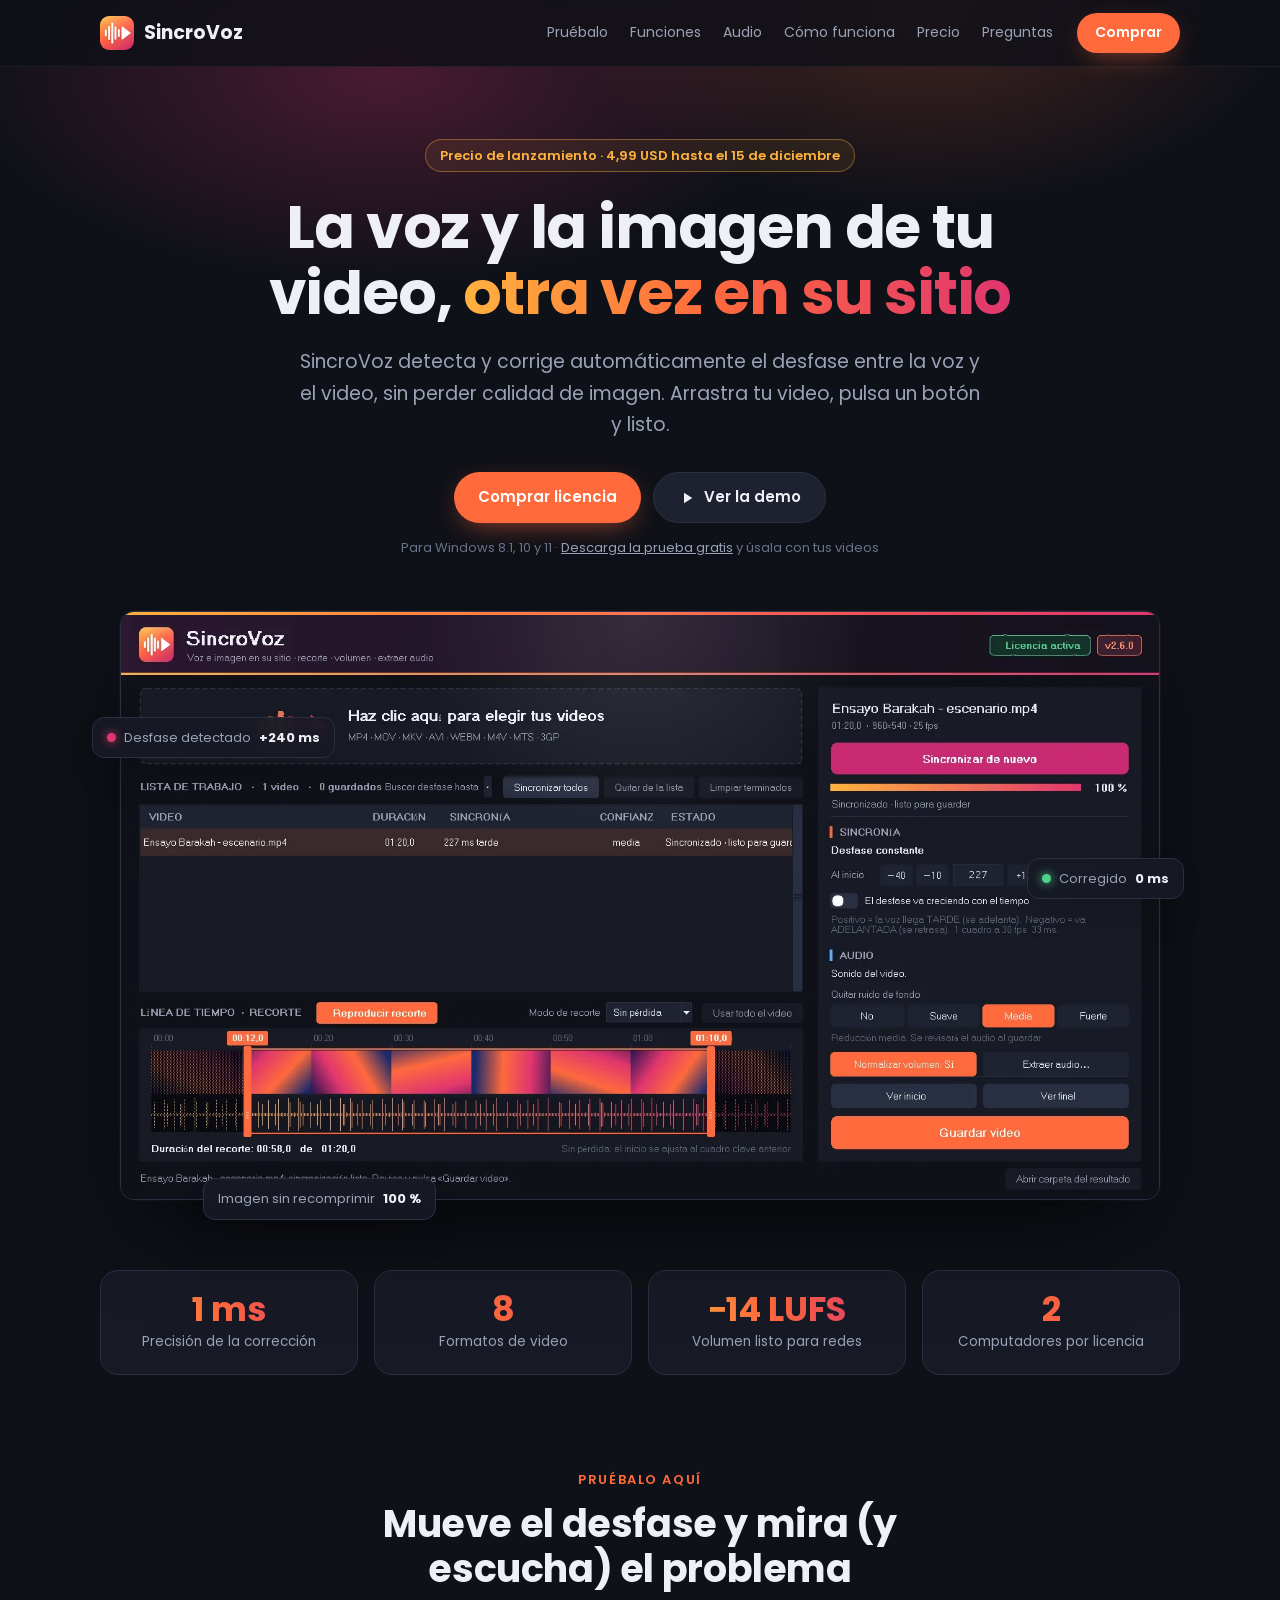
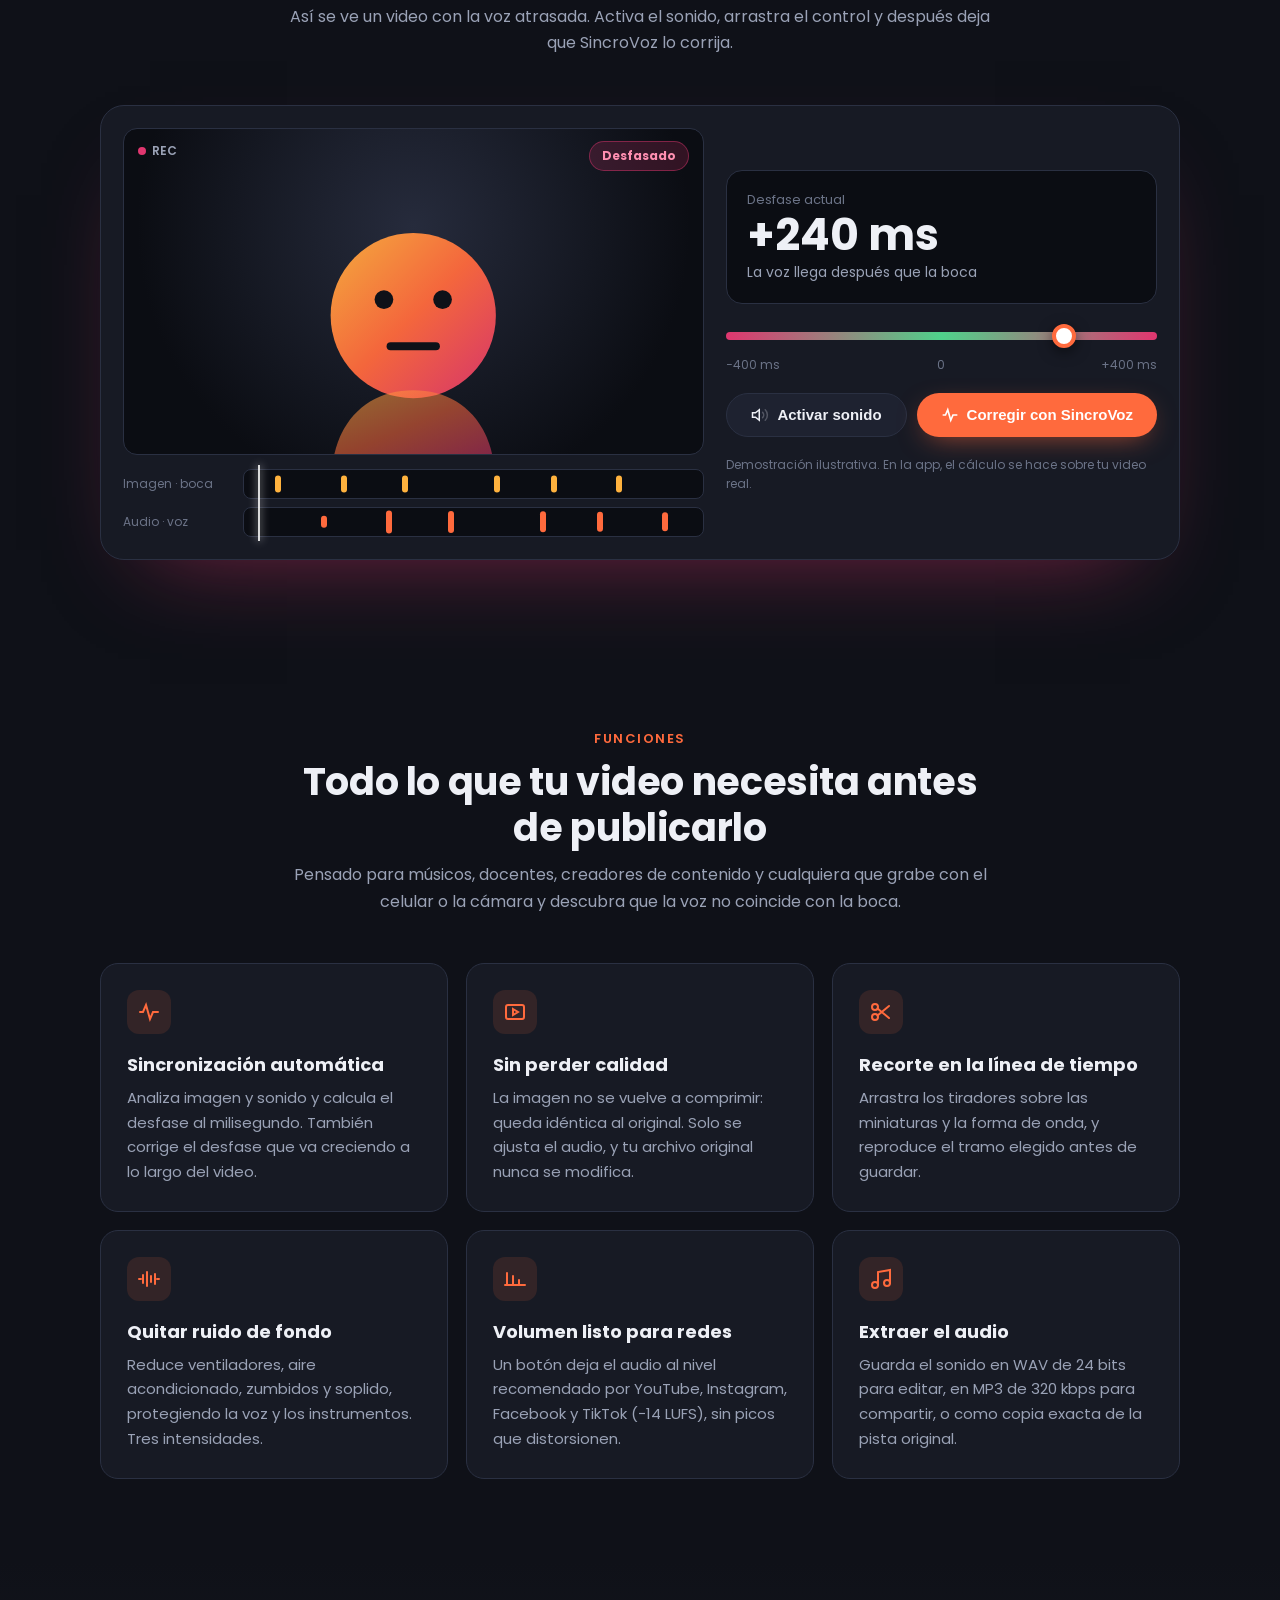
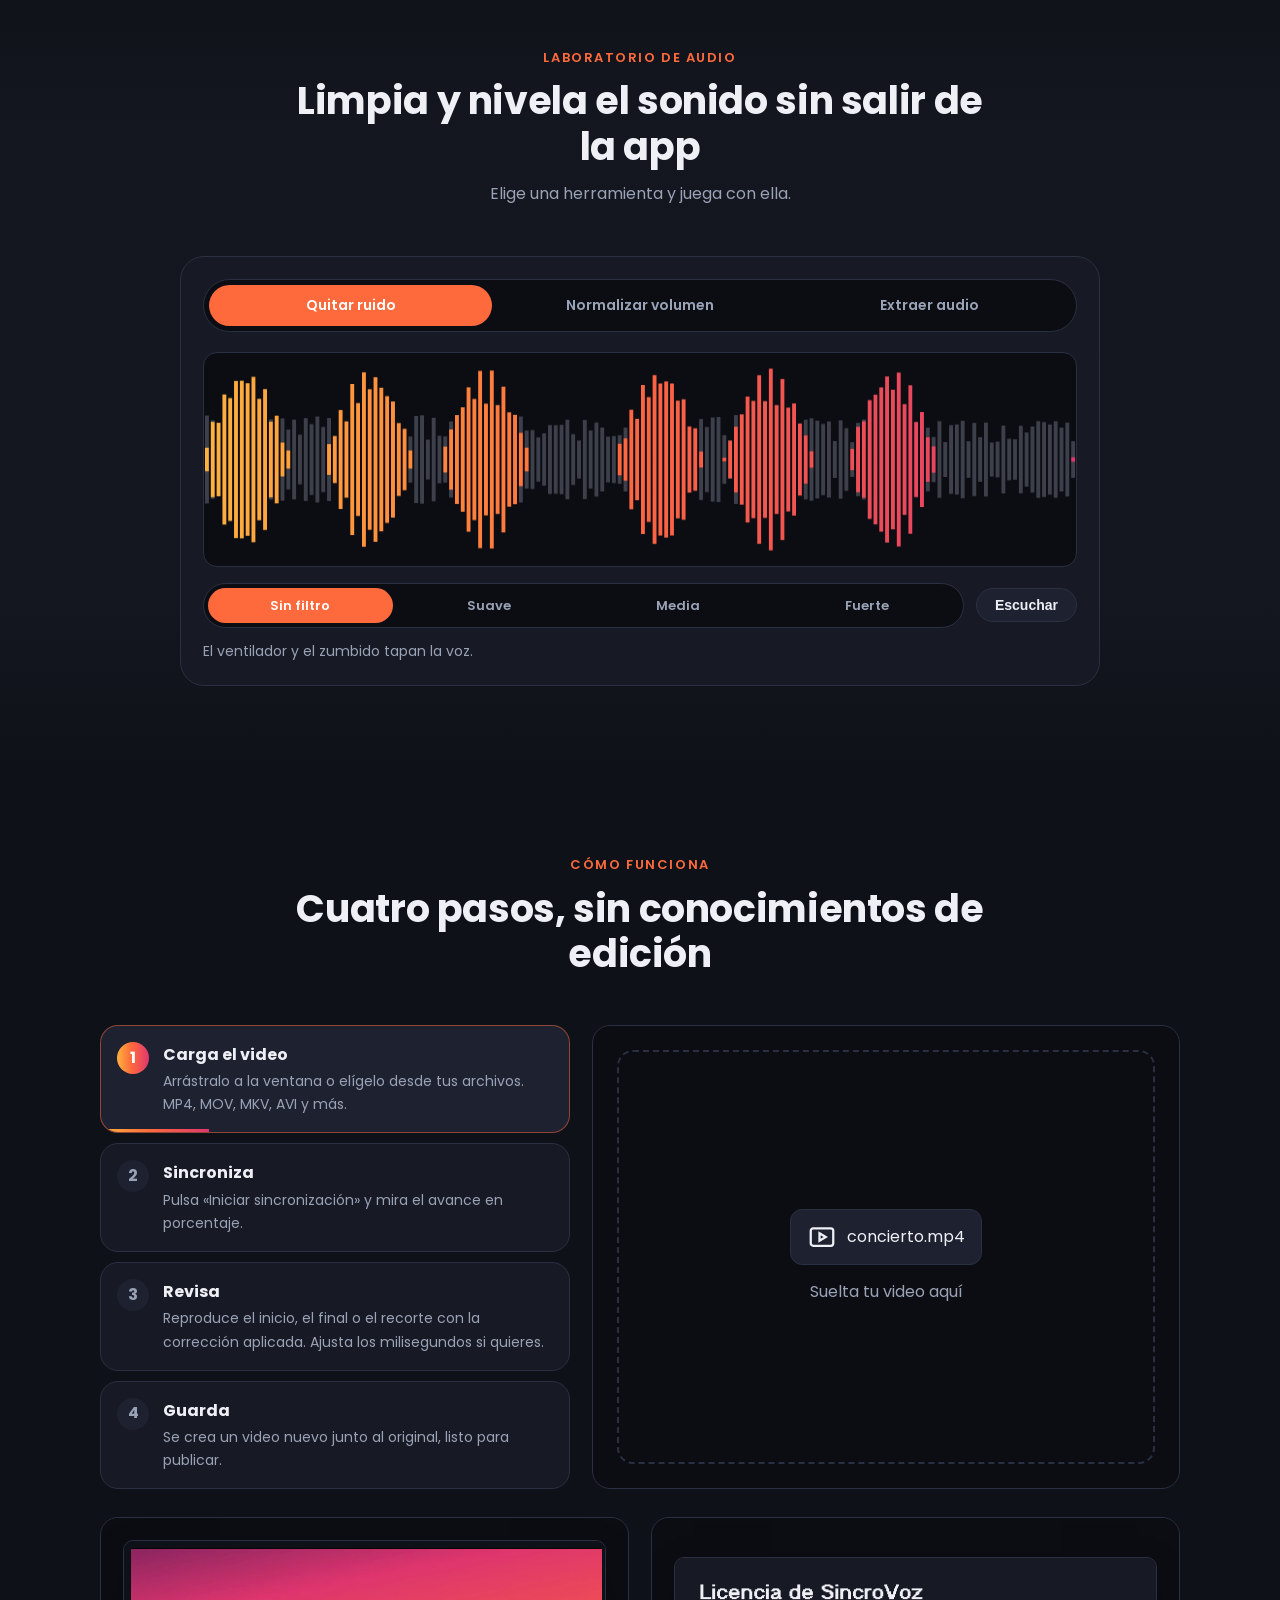
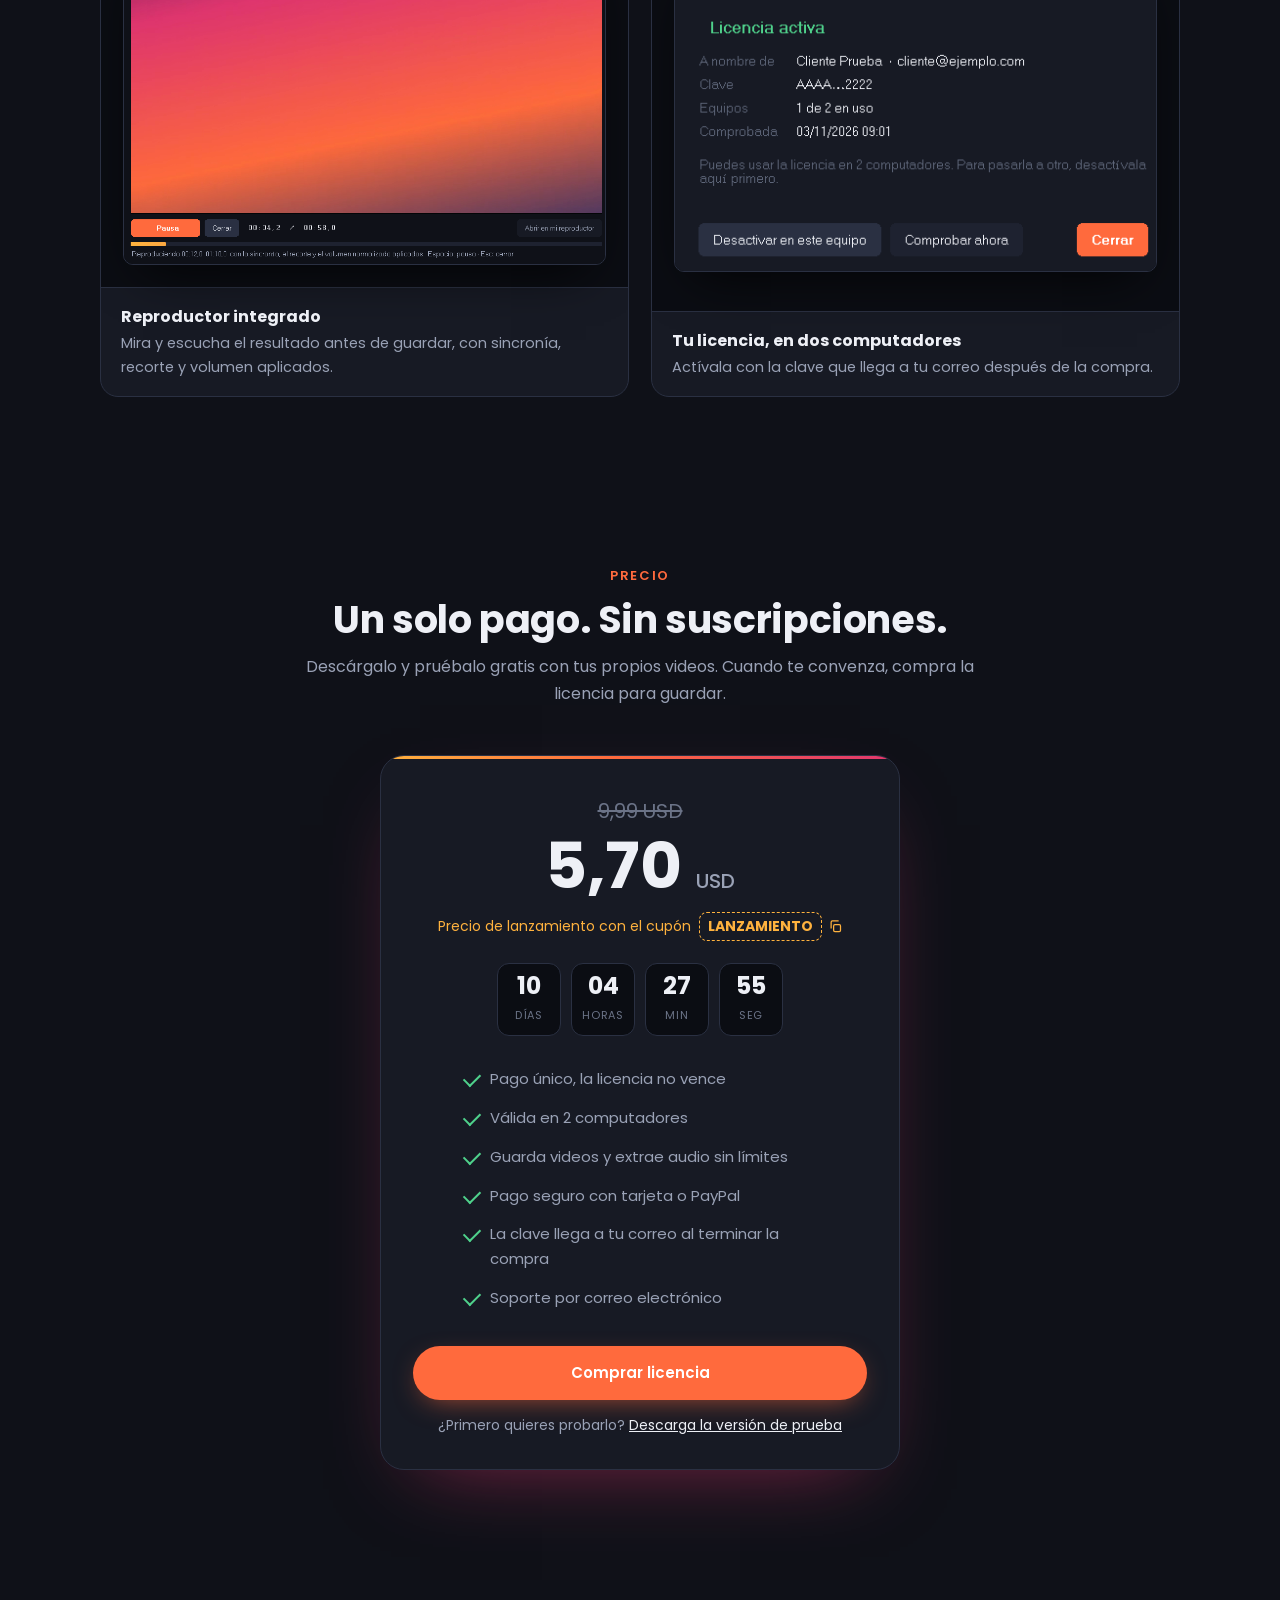
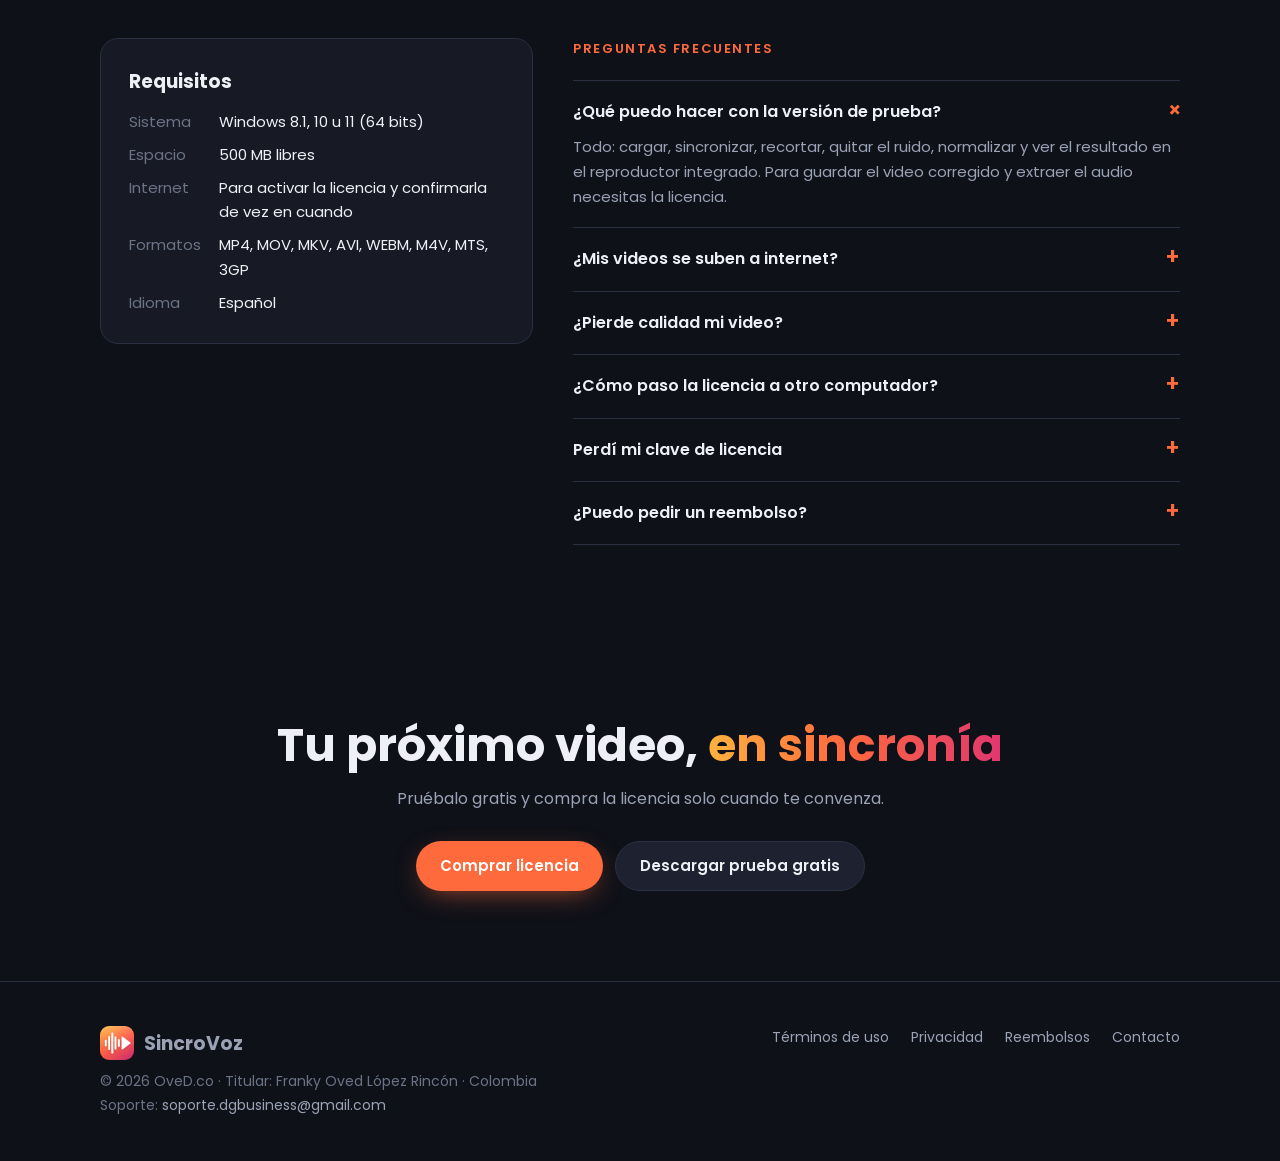
==== commit 9600938b: "Sitio interactivo: demo de sincronía, laboratorio de audio, pasos animados y cuenta regresiva del cu" ====
--- a/index.html
+++ b/index.html
@@ -7,74 +7,173 @@
 <meta name="description" content="SincroVoz es un programa para Windows que corrige automáticamente la voz desfasada en tus videos, sin perder calidad. Recorta, quita el ruido de fondo, normaliza el volumen para redes y extrae el audio.">
 <meta property="og:title" content="SincroVoz · Voz e imagen en su sitio">
 <meta property="og:description" content="Corrige automáticamente la voz desfasada de tus videos, sin perder calidad. Para Windows.">
-<meta property="og:image" content="img/w1_principal.webp">
+<meta property="og:image" content="https://sincrovoz.com/img/w1_principal.webp">
+<meta name="theme-color" content="#0f1118">
 <link rel="icon" href="img/favicon.png">
+<link rel="preload" href="fuentes/Poppins-Bold.woff" as="font" type="font/woff" crossorigin>
 <link rel="stylesheet" href="estilo.css">
 </head>
 <body>
+<div class="progreso" aria-hidden="true"></div>
 
 <header class="barra">
   <div class="envoltura">
-    <a class="marca" href="#"><img src="img/logo.png" alt="">SincroVoz</a>
-    <nav class="menu">
+    <a class="marca" href="#inicio"><img src="img/logo.png" alt="">SincroVoz</a>
+    <nav class="menu" id="menu">
+      <a href="#demo">Pruébalo</a>
       <a href="#funciones">Funciones</a>
+      <a href="#audio">Audio</a>
       <a href="#como">Cómo funciona</a>
       <a href="#precio">Precio</a>
       <a href="#preguntas">Preguntas</a>
     </nav>
-    <a class="boton primario chico" data-comprar href="#precio">Comprar</a>
+    <a class="boton primario chico" href="#precio">Comprar</a>
+    <button class="hamburguesa" aria-label="Abrir menú" aria-expanded="false" aria-controls="menu"><span></span><span></span><span></span></button>
   </div>
 </header>
 
-<main>
+<main id="inicio">
+  <!-- PORTADA -->
   <section class="portada">
     <div class="envoltura">
-      <span class="etiqueta">Precio de lanzamiento · 4,99 USD</span>
-      <h1>La voz y la imagen de tu video, <span class="grad">otra vez en su sitio</span></h1>
-      <p class="bajada">SincroVoz detecta y corrige automáticamente el desfase entre la voz y el video, sin perder calidad de imagen. Arrastra tu video, pulsa un botón y listo.</p>
-      <div class="acciones">
+      <span class="etiqueta revelar" data-cupon-vigente>Precio de lanzamiento · 4,99 USD hasta el 15 de diciembre</span>
+      <h1 class="revelar">La voz y la imagen de tu video, <span class="grad">otra vez en su sitio</span></h1>
+      <p class="bajada revelar">SincroVoz detecta y corrige automáticamente el desfase entre la voz y el video, sin perder calidad de imagen. Arrastra tu video, pulsa un botón y listo.</p>
+      <div class="acciones revelar">
         <a class="boton primario" href="#precio">Comprar licencia</a>
-        <a class="boton secundario" data-descargar href="#">Descargar prueba gratis</a>
-      </div>
-      <p class="nota">Para Windows 8.1, 10 y 11 · Pruébalo completo antes de comprar</p>
-      <div class="captura"><div class="linea-grad"></div><img src="img/w1_principal.webp" width="1440" height="810" alt="Ventana principal de SincroVoz con un video sincronizado, la línea de tiempo y las opciones de audio"></div>
-    </div>
-  </section>
-
+        <a class="boton secundario" href="#demo">
+          <svg viewBox="0 0 24 24" width="18" height="18" fill="currentColor" aria-hidden="true"><path d="M8 5v14l11-7z"/></svg>
+          Ver la demo
+        </a>
+      </div>
+      <p class="nota revelar">Para Windows 8.1, 10 y 11 · <a data-descargar href="#">Descarga la prueba gratis</a> y úsala con tus videos</p>
+
+      <div class="escena revelar">
+        <div class="captura inclinable">
+          <div class="linea-grad"></div>
+          <img src="img/w1_principal.webp" width="1440" height="810" alt="Ventana principal de SincroVoz con un video sincronizado, la línea de tiempo y las opciones de audio">
+          <div class="brillo" aria-hidden="true"></div>
+        </div>
+        <div class="flotante f1" aria-hidden="true"><span class="punto rojo"></span>Desfase detectado <b>+240 ms</b></div>
+        <div class="flotante f2" aria-hidden="true"><span class="punto verde"></span>Corregido <b>0 ms</b></div>
+        <div class="flotante f3" aria-hidden="true">Imagen sin recomprimir <b>100 %</b></div>
+      </div>
+    </div>
+  </section>
+
+  <!-- CIFRAS -->
+  <section class="cifras">
+    <div class="envoltura cifras-rejilla">
+      <div class="cifra revelar"><b data-contar="1" data-sufijo=" ms">0 ms</b><span>Precisión de la corrección</span></div>
+      <div class="cifra revelar"><b data-contar="8">0</b><span>Formatos de video</span></div>
+      <div class="cifra revelar"><b data-contar="-14" data-sufijo=" LUFS">0 LUFS</b><span>Volumen listo para redes</span></div>
+      <div class="cifra revelar"><b data-contar="2">0</b><span>Computadores por licencia</span></div>
+    </div>
+  </section>
+
+  <!-- DEMO INTERACTIVA -->
+  <section id="demo">
+    <div class="envoltura">
+      <div class="titulo revelar">
+        <span class="sobre">Pruébalo aquí</span>
+        <h2>Mueve el desfase y mira (y escucha) el problema</h2>
+        <p>Así se ve un video con la voz atrasada. Activa el sonido, arrastra el control y después deja que SincroVoz lo corrija.</p>
+      </div>
+
+      <div class="demo revelar" id="demoSync">
+        <div class="demo-video">
+          <div class="pantalla">
+            <div class="rec"><span></span>REC</div>
+            <svg class="cara" viewBox="0 0 200 200" aria-hidden="true">
+              <defs>
+                <linearGradient id="gCara" x1="0" y1="0" x2="1" y2="1">
+                  <stop offset="0" stop-color="#ffb23e"/><stop offset=".5" stop-color="#ff6a3d"/><stop offset="1" stop-color="#e0366f"/>
+                </linearGradient>
+              </defs>
+              <circle cx="100" cy="92" r="62" fill="url(#gCara)" opacity=".95"/>
+              <circle cx="78" cy="80" r="7" fill="#0f1118"/>
+              <circle cx="122" cy="80" r="7" fill="#0f1118"/>
+              <rect class="boca" x="80" y="112" width="40" height="6" rx="3" fill="#0f1118"/>
+              <path d="M40 200c6-34 30-52 60-52s54 18 60 52" fill="url(#gCara)" opacity=".55"/>
+            </svg>
+            <div class="onda-voz" aria-hidden="true"></div>
+            <div class="sello" data-sello>Desfasado</div>
+          </div>
+          <div class="pistas">
+            <div class="pista"><span class="pista-nombre">Imagen · boca</span><div class="carril" data-carril="imagen"></div></div>
+            <div class="pista"><span class="pista-nombre">Audio · voz</span><div class="carril" data-carril="voz"></div></div>
+            <div class="cabezal" aria-hidden="true"></div>
+          </div>
+        </div>
+
+        <div class="demo-panel">
+          <div class="lectura">
+            <span>Desfase actual</span>
+            <b data-lectura>+240 ms</b>
+            <small data-explica>La voz llega después que la boca</small>
+          </div>
+
+          <label class="deslizador">
+            <span class="sr">Desfase en milisegundos</span>
+            <input type="range" min="-400" max="400" step="10" value="240" data-desfase>
+            <span class="marcas"><i>−400 ms</i><i>0</i><i>+400 ms</i></span>
+          </label>
+
+          <div class="demo-botones">
+            <button class="boton secundario" data-sonido aria-pressed="false">
+              <svg viewBox="0 0 24 24" width="18" height="18" fill="none" stroke="currentColor" stroke-width="2" stroke-linecap="round" aria-hidden="true"><path d="M11 5 6 9H2v6h4l5 4z"/><path class="ondas" d="M15.5 8.5a5 5 0 0 1 0 7M19 5a10 10 0 0 1 0 14"/></svg>
+              <span>Activar sonido</span>
+            </button>
+            <button class="boton primario" data-corregir>
+              <svg viewBox="0 0 24 24" width="18" height="18" fill="none" stroke="currentColor" stroke-width="2.2" stroke-linecap="round" aria-hidden="true"><path d="M3 12h3l3-7 4 14 3-7h5"/></svg>
+              <span>Corregir con SincroVoz</span>
+            </button>
+          </div>
+          <div class="analisis" data-analisis hidden>
+            <div class="barra-avance"><i></i></div>
+            <span data-fase>Analizando imagen…</span>
+          </div>
+          <p class="demo-nota">Demostración ilustrativa. En la app, el cálculo se hace sobre tu video real.</p>
+        </div>
+      </div>
+    </div>
+  </section>
+
+  <!-- FUNCIONES -->
   <section id="funciones">
     <div class="envoltura">
-      <div class="titulo">
+      <div class="titulo revelar">
         <span class="sobre">Funciones</span>
         <h2>Todo lo que tu video necesita antes de publicarlo</h2>
         <p>Pensado para músicos, docentes, creadores de contenido y cualquiera que grabe con el celular o la cámara y descubra que la voz no coincide con la boca.</p>
       </div>
       <div class="rejilla">
-        <article class="tarjeta">
+        <article class="tarjeta foco revelar">
           <div class="ico"><svg viewBox="0 0 24 24" fill="none" stroke="currentColor" stroke-width="2" stroke-linecap="round"><path d="M3 12h3l3-7 4 14 3-7h5"/></svg></div>
           <h3>Sincronización automática</h3>
           <p>Analiza imagen y sonido y calcula el desfase al milisegundo. También corrige el desfase que va creciendo a lo largo del video.</p>
         </article>
-        <article class="tarjeta">
+        <article class="tarjeta foco revelar">
           <div class="ico"><svg viewBox="0 0 24 24" fill="none" stroke="currentColor" stroke-width="2" stroke-linecap="round"><rect x="3" y="5" width="18" height="14" rx="2"/><path d="m10 9 5 3-5 3z"/></svg></div>
           <h3>Sin perder calidad</h3>
           <p>La imagen no se vuelve a comprimir: queda idéntica al original. Solo se ajusta el audio, y tu archivo original nunca se modifica.</p>
         </article>
-        <article class="tarjeta">
+        <article class="tarjeta foco revelar">
           <div class="ico"><svg viewBox="0 0 24 24" fill="none" stroke="currentColor" stroke-width="2" stroke-linecap="round"><circle cx="6" cy="7" r="3"/><circle cx="6" cy="17" r="3"/><path d="M8.5 8.5 20 18M8.5 15.5 20 6"/></svg></div>
           <h3>Recorte en la línea de tiempo</h3>
           <p>Arrastra los tiradores sobre las miniaturas y la forma de onda, y reproduce el tramo elegido antes de guardar.</p>
         </article>
-        <article class="tarjeta">
+        <article class="tarjeta foco revelar">
           <div class="ico"><svg viewBox="0 0 24 24" fill="none" stroke="currentColor" stroke-width="2" stroke-linecap="round"><path d="M2 12h2M6 8v8M10 5v14M14 9v6M18 7v10M22 12h-2"/></svg></div>
           <h3>Quitar ruido de fondo</h3>
           <p>Reduce ventiladores, aire acondicionado, zumbidos y soplido, protegiendo la voz y los instrumentos. Tres intensidades.</p>
         </article>
-        <article class="tarjeta">
+        <article class="tarjeta foco revelar">
           <div class="ico"><svg viewBox="0 0 24 24" fill="none" stroke="currentColor" stroke-width="2" stroke-linecap="round"><path d="M4 18V6M10 18V9M16 18v-5M22 18H2"/></svg></div>
           <h3>Volumen listo para redes</h3>
           <p>Un botón deja el audio al nivel recomendado por YouTube, Instagram, Facebook y TikTok (−14 LUFS), sin picos que distorsionen.</p>
         </article>
-        <article class="tarjeta">
+        <article class="tarjeta foco revelar">
           <div class="ico"><svg viewBox="0 0 24 24" fill="none" stroke="currentColor" stroke-width="2" stroke-linecap="round"><path d="M9 18V5l12-2v13"/><circle cx="6" cy="18" r="3"/><circle cx="18" cy="16" r="3"/></svg></div>
           <h3>Extraer el audio</h3>
           <p>Guarda el sonido en WAV de 24 bits para editar, en MP3 de 320 kbps para compartir, o como copia exacta de la pista original.</p>
@@ -83,50 +182,151 @@
     </div>
   </section>
 
+  <!-- LABORATORIO DE AUDIO -->
+  <section id="audio" class="banda">
+    <div class="envoltura">
+      <div class="titulo revelar">
+        <span class="sobre">Laboratorio de audio</span>
+        <h2>Limpia y nivela el sonido sin salir de la app</h2>
+        <p>Elige una herramienta y juega con ella.</p>
+      </div>
+
+      <div class="lab revelar" id="lab">
+        <div class="pestanas" role="tablist">
+          <button role="tab" aria-selected="true" data-tab="ruido">Quitar ruido</button>
+          <button role="tab" aria-selected="false" data-tab="volumen">Normalizar volumen</button>
+          <button role="tab" aria-selected="false" data-tab="extraer">Extraer audio</button>
+        </div>
+
+        <div class="lab-cuerpo" data-panel="ruido">
+          <canvas class="lienzo" data-lienzo-ruido width="900" height="220" aria-label="Forma de onda con ruido de fondo"></canvas>
+          <div class="lab-controles">
+            <div class="segmentos" role="radiogroup" aria-label="Intensidad de reducción de ruido">
+              <button role="radio" aria-checked="true" data-intensidad="0">Sin filtro</button>
+              <button role="radio" aria-checked="false" data-intensidad="1">Suave</button>
+              <button role="radio" aria-checked="false" data-intensidad="2">Media</button>
+              <button role="radio" aria-checked="false" data-intensidad="3">Fuerte</button>
+            </div>
+            <button class="boton secundario chico" data-escuchar-ruido aria-pressed="false">Escuchar</button>
+          </div>
+          <p class="lab-nota" data-nota-ruido>El ventilador y el zumbido tapan la voz.</p>
+        </div>
+
+        <div class="lab-cuerpo" data-panel="volumen" hidden>
+          <div class="medidor">
+            <div class="medidor-escala"><i style="--p:0">−30</i><i style="--p:.25">−24</i><i style="--p:.5">−18</i><i style="--p:.75">−12</i><i style="--p:1">−6</i></div>
+            <div class="medidor-barra"><div class="medidor-nivel" data-nivel></div><div class="medidor-meta" title="Meta: −14 LUFS"><span>Meta −14</span></div></div>
+            <div class="medidor-lectura"><b data-lufs>−23</b> LUFS <span data-estado-vol>Muy bajo para redes</span></div>
+          </div>
+          <div class="lab-controles">
+            <button class="boton primario chico" data-normalizar>Normalizar</button>
+            <button class="boton secundario chico" data-reiniciar-vol>Volver al original</button>
+          </div>
+          <div class="redes"><span>YouTube</span><span>Instagram</span><span>Facebook</span><span>TikTok</span></div>
+        </div>
+
+        <div class="lab-cuerpo" data-panel="extraer" hidden>
+          <div class="formatos">
+            <button class="formato activo" data-formato="wav"><b>WAV</b><span>24 bits</span><small>Para editar en tu DAW</small></button>
+            <button class="formato" data-formato="mp3"><b>MP3</b><span>320 kbps</span><small>Para compartir</small></button>
+            <button class="formato" data-formato="copia"><b>Copia</b><span>Original</span><small>La pista tal cual, sin tocarla</small></button>
+          </div>
+          <div class="archivo">
+            <svg viewBox="0 0 24 24" width="22" height="22" fill="none" stroke="currentColor" stroke-width="2" stroke-linecap="round" aria-hidden="true"><path d="M9 18V5l12-2v13"/><circle cx="6" cy="18" r="3"/><circle cx="18" cy="16" r="3"/></svg>
+            <span data-nombre-archivo>mi_video_audio.wav</span>
+          </div>
+        </div>
+      </div>
+    </div>
+  </section>
+
+  <!-- CÓMO FUNCIONA -->
   <section id="como">
     <div class="envoltura">
-      <div class="titulo">
+      <div class="titulo revelar">
         <span class="sobre">Cómo funciona</span>
         <h2>Cuatro pasos, sin conocimientos de edición</h2>
       </div>
-      <div class="pasos">
-        <div class="paso"><h3>Carga el video</h3><p>Arrástralo a la ventana o elígelo desde tus archivos. MP4, MOV, MKV, AVI y más.</p></div>
-        <div class="paso"><h3>Sincroniza</h3><p>Pulsa «Iniciar sincronización» y mira el avance en porcentaje.</p></div>
-        <div class="paso"><h3>Revisa</h3><p>Reproduce el inicio, el final o el recorte con la corrección aplicada. Ajusta los milisegundos si quieres.</p></div>
-        <div class="paso"><h3>Guarda</h3><p>Se crea un video nuevo junto al original, listo para publicar.</p></div>
-      </div>
+
+      <div class="recorrido revelar" id="recorrido">
+        <ol class="recorrido-pasos">
+          <li><button data-paso="0" aria-selected="true"><b>Carga el video</b><span>Arrástralo a la ventana o elígelo desde tus archivos. MP4, MOV, MKV, AVI y más.</span><i class="avance"></i></button></li>
+          <li><button data-paso="1" aria-selected="false"><b>Sincroniza</b><span>Pulsa «Iniciar sincronización» y mira el avance en porcentaje.</span><i class="avance"></i></button></li>
+          <li><button data-paso="2" aria-selected="false"><b>Revisa</b><span>Reproduce el inicio, el final o el recorte con la corrección aplicada. Ajusta los milisegundos si quieres.</span><i class="avance"></i></button></li>
+          <li><button data-paso="3" aria-selected="false"><b>Guarda</b><span>Se crea un video nuevo junto al original, listo para publicar.</span><i class="avance"></i></button></li>
+        </ol>
+        <div class="recorrido-vista">
+          <div class="vista activa" data-vista="0">
+            <div class="soltar">
+              <div class="archivo-volando"><svg viewBox="0 0 24 24" width="30" height="30" fill="none" stroke="currentColor" stroke-width="1.8" stroke-linecap="round"><rect x="3" y="5" width="18" height="14" rx="2"/><path d="m10 9 5 3-5 3z"/></svg>concierto.mp4</div>
+              <p>Suelta tu video aquí</p>
+            </div>
+          </div>
+          <div class="vista" data-vista="1">
+            <div class="sinc">
+              <div class="sinc-cifra"><b data-porc>0</b>%</div>
+              <div class="barra-avance grande"><i data-barra-porc></i></div>
+              <p data-fase-paso>Leyendo la imagen…</p>
+            </div>
+          </div>
+          <div class="vista" data-vista="2">
+            <img src="img/reproductor.png" width="936" height="628" alt="Reproductor integrado de SincroVoz mostrando el recorte con la sincronía aplicada" loading="lazy" class="ampliable">
+          </div>
+          <div class="vista" data-vista="3">
+            <div class="guardado">
+              <svg viewBox="0 0 52 52" width="72" height="72" aria-hidden="true"><circle cx="26" cy="26" r="24" fill="none" stroke="#4fd18b" stroke-width="3"/><path class="check" d="M15 27l7 7 15-15" fill="none" stroke="#4fd18b" stroke-width="4" stroke-linecap="round" stroke-linejoin="round"/></svg>
+              <b>concierto_sincronizado.mp4</b>
+              <span>Guardado junto al original · listo para publicar</span>
+            </div>
+          </div>
+        </div>
+      </div>
+
       <div class="galeria" style="margin-top:28px">
-        <figure>
-          <div class="marco"><img src="img/reproductor.png" width="936" height="628" alt="Reproductor integrado de SincroVoz mostrando el recorte con la sincronía aplicada" loading="lazy"></div>
+        <figure class="revelar">
+          <div class="marco"><img src="img/reproductor.png" width="936" height="628" alt="Reproductor integrado de SincroVoz mostrando el recorte con la sincronía aplicada" loading="lazy" class="ampliable"></div>
           <figcaption><b>Reproductor integrado</b>Mira y escucha el resultado antes de guardar, con sincronía, recorte y volumen aplicados.</figcaption>
         </figure>
-        <figure>
-          <div class="marco"><img src="img/licencia.png" width="492" height="320" alt="Ventana de licencia de SincroVoz con la licencia activa" loading="lazy"></div>
-          <figcaption><b>Tu licencia, en dos computadores</b>Actívala con la clave que llega a tu correo. Para cambiar de PC, desactívala con un clic.</figcaption>
+        <figure class="revelar">
+          <div class="marco"><img src="img/licencia.png" width="492" height="320" alt="Ventana de licencia de SincroVoz con la licencia activa" loading="lazy" class="ampliable"></div>
+          <figcaption><b>Tu licencia, en dos computadores</b>Actívala con la clave que llega a tu correo después de la compra.</figcaption>
         </figure>
       </div>
     </div>
   </section>
 
+  <!-- PRECIO -->
   <section id="precio">
     <div class="envoltura">
-      <div class="titulo">
+      <div class="titulo revelar">
         <span class="sobre">Precio</span>
         <h2>Un solo pago. Sin suscripciones.</h2>
         <p>Descárgalo y pruébalo gratis con tus propios videos. Cuando te convenza, compra la licencia para guardar.</p>
       </div>
-      <div class="precio">
+      <div class="precio revelar">
         <div class="linea-grad"></div>
         <div class="cuerpo">
-          <div class="antes">9,99 USD</div>
-          <div class="valor">4,99 <small>USD</small></div>
-          <div class="cupon">Precio de lanzamiento con el cupón <code>LANZAMIENTO</code></div>
+          <div class="antes" data-cupon-vigente>9,99 USD</div>
+          <div class="valor"><span data-precio>9,99</span> <small>USD</small></div>
+          <div data-cupon-vigente>
+            <div class="cupon">Precio de lanzamiento con el cupón
+              <button class="copiar" data-copiar="LANZAMIENTO" title="Copiar cupón"><code>LANZAMIENTO</code>
+                <svg viewBox="0 0 24 24" width="15" height="15" fill="none" stroke="currentColor" stroke-width="2" aria-hidden="true"><rect x="9" y="9" width="11" height="11" rx="2"/><path d="M5 15V5a2 2 0 0 1 2-2h10"/></svg>
+              </button>
+            </div>
+            <div class="reloj" aria-live="polite">
+              <div><b data-r="d">00</b><span>días</span></div>
+              <div><b data-r="h">00</b><span>horas</span></div>
+              <div><b data-r="m">00</b><span>min</span></div>
+              <div><b data-r="s">00</b><span>seg</span></div>
+            </div>
+          </div>
           <ul>
             <li>Pago único, la licencia no vence</li>
             <li>Válida en 2 computadores</li>
             <li>Guarda videos y extrae audio sin límites</li>
             <li>Pago seguro con tarjeta o PayPal</li>
-            <li>La clave llega a tu correo al instante</li>
+            <li>La clave llega a tu correo al terminar la compra</li>
             <li>Soporte por correo electrónico</li>
           </ul>
           <a class="boton primario" data-comprar href="#">Comprar licencia</a>
@@ -136,44 +336,57 @@
     </div>
   </section>
 
+  <!-- PREGUNTAS -->
   <section id="preguntas">
     <div class="envoltura dos">
-      <div class="req">
+      <div class="req revelar">
         <h3>Requisitos</h3>
         <dl>
           <dt>Sistema</dt><dd>Windows 8.1, 10 u 11 (64 bits)</dd>
           <dt>Espacio</dt><dd>500 MB libres</dd>
-          <dt>Internet</dt><dd>Solo para activar la licencia</dd>
+          <dt>Internet</dt><dd>Para activar la licencia y confirmarla de vez en cuando</dd>
           <dt>Formatos</dt><dd>MP4, MOV, MKV, AVI, WEBM, M4V, MTS, 3GP</dd>
           <dt>Idioma</dt><dd>Español</dd>
         </dl>
       </div>
-      <div>
+      <div class="revelar">
         <div class="titulo" style="text-align:left;margin:0 0 20px"><span class="sobre">Preguntas frecuentes</span></div>
         <details open>
           <summary>¿Qué puedo hacer con la versión de prueba?</summary>
-          <p>Todo: cargar, sincronizar, recortar, quitar el ruido, normalizar y ver el resultado en el reproductor integrado. Para guardar el video corregido y extraer el audio necesitas la licencia.</p>
+          <div class="respuesta"><p>Todo: cargar, sincronizar, recortar, quitar el ruido, normalizar y ver el resultado en el reproductor integrado. Para guardar el video corregido y extraer el audio necesitas la licencia.</p></div>
         </details>
         <details>
           <summary>¿Mis videos se suben a internet?</summary>
-          <p>No. Todo el proceso ocurre en tu computador. SincroVoz solo se conecta a internet para activar y confirmar la licencia, y en ese momento envía únicamente la clave y el nombre del equipo.</p>
+          <div class="respuesta"><p>No. Todo el proceso ocurre en tu computador. SincroVoz solo se conecta a internet para activar y confirmar la licencia, y en ese momento envía únicamente la clave de licencia.</p></div>
         </details>
         <details>
           <summary>¿Pierde calidad mi video?</summary>
-          <p>No. La imagen se copia tal cual, sin volver a comprimirla. Solo se ajusta el audio. Si eliges el recorte «Exacto», la imagen se procesa en calidad visualmente idéntica.</p>
+          <div class="respuesta"><p>No. La imagen se copia tal cual, sin volver a comprimirla. Solo se ajusta el audio. Si eliges el recorte «Exacto», la imagen se procesa en calidad visualmente idéntica.</p></div>
         </details>
         <details>
           <summary>¿Cómo paso la licencia a otro computador?</summary>
-          <p>La licencia funciona en 2 computadores a la vez. Para usarla en otro, abre la ventana de licencia y pulsa «Desactivar en este equipo»; después actívala en el nuevo con la misma clave.</p>
+          <div class="respuesta"><p>La licencia funciona en 2 computadores. Para usarla en uno nuevo, desactívala en el equipo anterior desde la ventana de licencia y escríbenos a soporte para liberar ese lugar. Después actívala en el nuevo con la misma clave.</p></div>
         </details>
         <details>
           <summary>Perdí mi clave de licencia</summary>
-          <p>Está en el correo de compra. También puedes verla en escribirnos a soporte con el correo con el que compraste y el número de pedido.</p>
+          <div class="respuesta"><p>Está en el correo de compra. Si no la encuentras, escríbenos a soporte con el correo con el que compraste y el número de pedido.</p></div>
         </details>
         <details>
           <summary>¿Puedo pedir un reembolso?</summary>
-          <p>Sí. Consulta la <a href="reembolsos.html">política de reembolsos</a>.</p>
-        </details>
+          <div class="respuesta"><p>Sí. Consulta la <a href="reembolsos.html">política de reembolsos</a>.</p></div>
+        </details>
+      </div>
+    </div>
+  </section>
+
+  <!-- LLAMADO FINAL -->
+  <section class="final">
+    <div class="envoltura revelar">
+      <h2>Tu próximo video, <span class="grad">en sincronía</span></h2>
+      <p>Pruébalo gratis y compra la licencia solo cuando te convenza.</p>
+      <div class="acciones">
+        <a class="boton primario" data-comprar href="#">Comprar licencia</a>
+        <a class="boton secundario" data-descargar href="#">Descargar prueba gratis</a>
       </div>
     </div>
   </section>
@@ -182,7 +395,7 @@
 <footer>
   <div class="envoltura">
     <div>
-      <a class="marca" href="#" style="margin-bottom:10px"><img src="img/logo.png" alt="">SincroVoz</a>
+      <a class="marca" href="#inicio" style="margin-bottom:10px"><img src="img/logo.png" alt="">SincroVoz</a>
       <div>© 2026 OveD.co · Titular: Franky Oved López Rincón · Colombia</div>
       <div>Soporte: <a href="mailto:soporte.dgbusiness@gmail.com">soporte.dgbusiness@gmail.com</a></div>
     </div>
@@ -195,6 +408,10 @@
   </div>
 </footer>
 
+<div class="visor" hidden><button class="visor-cerrar" aria-label="Cerrar">×</button><img alt=""></div>
+<div class="aviso" role="status" aria-live="polite"></div>
+
 <script src="sitio.js"></script>
+<script src="interactivo.js"></script>
 </body>
 </html>
--- a/estilo.css
+++ b/estilo.css
@@ -135,3 +135,241 @@
 .legal p,.legal li{color:var(--tenue);margin-bottom:10px}
 .legal ul{padding-left:22px}
 .legal a{color:var(--acento)}
+
+/* ===== Versión interactiva ===== */
+.grad{background:var(--degradado);-webkit-background-clip:text;background-clip:text;color:transparent}
+.sr{position:absolute;width:1px;height:1px;overflow:hidden;clip:rect(0 0 0 0)}
+.progreso{position:fixed;top:0;left:0;height:3px;width:100%;transform-origin:0 50%;transform:scaleX(0);
+  background:var(--degradado);z-index:50}
+.barra{transition:background .2s ease}
+.barra.compacta{background:rgba(15,17,24,.94)}
+.menu a.actual{color:var(--texto)}
+.nota a{color:var(--tenue)}
+
+/* menú móvil */
+.hamburguesa{display:none;background:none;border:0;width:38px;height:38px;cursor:pointer;flex-direction:column;
+  justify-content:center;gap:5px;padding:8px}
+.hamburguesa span{display:block;height:2px;background:var(--texto);border-radius:2px;transition:transform .2s,opacity .2s}
+@media(max-width:760px){
+  .hamburguesa{display:flex}
+  .barra .boton{margin-left:auto}
+  .menu{position:absolute;top:66px;left:0;right:0;flex-direction:column;gap:0;background:rgba(15,17,24,.98);
+    border-bottom:1px solid var(--borde);padding:8px 20px 16px;display:flex;transform:translateY(-8px);opacity:0;
+    pointer-events:none;transition:opacity .2s,transform .2s;margin:0}
+  .menu a{padding:12px 0;font-size:16px;border-bottom:1px solid rgba(255,255,255,.05)}
+  .menu.abierto{opacity:1;transform:none;pointer-events:auto}
+  .hamburguesa[aria-expanded="true"] span:nth-child(1){transform:translateY(7px) rotate(45deg)}
+  .hamburguesa[aria-expanded="true"] span:nth-child(2){opacity:0}
+  .hamburguesa[aria-expanded="true"] span:nth-child(3){transform:translateY(-7px) rotate(-45deg)}
+}
+
+/* aparición al desplazarse */
+.revelar{opacity:0;transform:translateY(26px);transition:opacity .7s ease,transform .7s cubic-bezier(.2,.7,.2,1)}
+.revelar.visto{opacity:1;transform:none}
+.sin-js .revelar{opacity:1;transform:none}
+
+/* portada con perspectiva */
+.escena{position:relative;margin:52px auto 0;max-width:1040px;perspective:1400px}
+.escena .captura{margin:0;transform-style:preserve-3d;transition:transform .25s ease;position:relative;will-change:transform}
+.captura .brillo{position:absolute;inset:0;pointer-events:none;
+  background:radial-gradient(500px circle at var(--bx,50%) var(--by,0%),rgba(255,255,255,.10),transparent 45%)}
+.flotante{position:absolute;display:flex;align-items:center;gap:8px;font-size:13px;color:var(--tenue);white-space:nowrap;
+  background:rgba(23,26,36,.92);backdrop-filter:blur(8px);border:1px solid var(--borde);border-radius:12px;padding:9px 14px;
+  box-shadow:0 18px 40px -18px rgba(0,0,0,.9);animation:flotar 6s ease-in-out infinite}
+.flotante b{color:var(--texto)}
+.f1{left:-28px;top:18%}
+.f2{right:-24px;top:42%;animation-delay:-2s}
+.f3{left:8%;bottom:-20px;animation-delay:-4s}
+.punto{width:9px;height:9px;border-radius:50%;display:inline-block}
+.punto.rojo{background:var(--acento2);box-shadow:0 0 10px var(--acento2)}
+.punto.verde{background:var(--ok);box-shadow:0 0 10px var(--ok)}
+@keyframes flotar{0%,100%{transform:translateY(0)}50%{transform:translateY(-10px)}}
+@media(max-width:760px){.flotante{display:none}}
+
+/* cifras */
+.cifras{padding:30px 0 10px}
+.cifras-rejilla{display:grid;grid-template-columns:repeat(4,1fr);gap:16px}
+@media(max-width:760px){.cifras-rejilla{grid-template-columns:repeat(2,1fr)}}
+.cifra{text-align:center;padding:20px 10px;border-radius:var(--radio);background:var(--panel);border:1px solid var(--borde)}
+.cifra b{display:block;font-size:clamp(24px,3.4vw,34px);line-height:1.1;background:var(--degradado);
+  -webkit-background-clip:text;background-clip:text;color:transparent}
+.cifra span{color:var(--tenue);font-size:13.5px}
+
+/* demo de sincronía */
+.demo{display:grid;grid-template-columns:1.35fr 1fr;gap:22px;background:var(--panel);border:1px solid var(--borde);
+  border-radius:24px;padding:22px;box-shadow:0 40px 90px -50px rgba(224,54,111,.55)}
+@media(max-width:900px){.demo{grid-template-columns:1fr}}
+.pantalla{position:relative;aspect-ratio:16/9;border-radius:14px;overflow:hidden;
+  background:radial-gradient(circle at 50% 30%,#262b3c,#0b0d13 75%);border:1px solid var(--borde);display:grid;place-items:center}
+.cara{width:46%;height:auto;margin-top:12%}
+.boca{transform-box:fill-box;transform-origin:center;transition:none}
+.rec{position:absolute;top:12px;left:14px;font-size:12px;font-weight:600;color:var(--tenue);display:flex;align-items:center;gap:6px}
+.rec span{width:8px;height:8px;border-radius:50%;background:var(--acento2);animation:parpadeo 1.2s infinite}
+@keyframes parpadeo{50%{opacity:.25}}
+.onda-voz{position:absolute;left:50%;top:69%;width:60px;height:60px;margin:-30px 0 0 -30px;border-radius:50%;
+  border:2px solid var(--ambar);opacity:0;pointer-events:none}
+.onda-voz.pulso{animation:pulso .55s ease-out}
+@keyframes pulso{0%{opacity:.9;transform:scale(.6)}100%{opacity:0;transform:scale(2.6)}}
+.sello{position:absolute;top:12px;right:14px;font-size:12px;font-weight:700;border-radius:999px;padding:4px 12px;
+  background:rgba(224,54,111,.18);color:#ff8fb1;border:1px solid rgba(224,54,111,.45);transition:all .3s}
+.sello.ok{background:rgba(79,209,139,.15);color:var(--ok);border-color:rgba(79,209,139,.45)}
+.pistas{position:relative;margin-top:14px;display:grid;gap:8px}
+.pista{display:grid;grid-template-columns:110px 1fr;align-items:center;gap:10px}
+.pista-nombre{font-size:12px;color:var(--apagado)}
+.carril{position:relative;height:30px;border-radius:8px;background:#0b0d13;border:1px solid var(--borde);overflow:hidden}
+.carril i{position:absolute;top:50%;width:6px;border-radius:3px;transform:translate(-50%,-50%)}
+.carril[data-carril="imagen"] i{height:60%;background:var(--ambar)}
+.carril[data-carril="voz"] i{background:var(--acento);transition:left .08s linear}
+.cabezal{position:absolute;top:-4px;bottom:-4px;left:120px;width:2px;background:#fff;box-shadow:0 0 8px #fff;opacity:.85}
+.demo-panel{display:flex;flex-direction:column;gap:18px;justify-content:center}
+.lectura{background:#0b0d13;border:1px solid var(--borde);border-radius:16px;padding:18px 20px}
+.lectura span{font-size:13px;color:var(--apagado);display:block}
+.lectura b{font-size:44px;line-height:1.1;display:block;font-variant-numeric:tabular-nums;transition:color .3s}
+.lectura b.ok{color:var(--ok)}
+.lectura small{color:var(--tenue);font-size:14px}
+.deslizador{display:block}
+.deslizador input{width:100%;-webkit-appearance:none;appearance:none;height:8px;border-radius:99px;outline:none;
+  background:linear-gradient(90deg,var(--acento2),var(--ok) 50%,var(--acento2))}
+.deslizador input::-webkit-slider-thumb{-webkit-appearance:none;width:24px;height:24px;border-radius:50%;background:#fff;
+  border:4px solid var(--acento);cursor:grab;box-shadow:0 4px 14px rgba(0,0,0,.5)}
+.deslizador input::-moz-range-thumb{width:18px;height:18px;border-radius:50%;background:#fff;border:4px solid var(--acento);cursor:grab}
+.deslizador input:focus-visible{box-shadow:0 0 0 3px rgba(255,106,61,.4)}
+.marcas{display:flex;justify-content:space-between;font-size:12px;color:var(--apagado);margin-top:6px}
+.marcas i{font-style:normal}
+.demo-botones{display:flex;gap:10px;flex-wrap:wrap}
+.demo-botones .boton{flex:1}
+.boton[aria-pressed="false"] .ondas{opacity:.25}
+.boton:disabled{opacity:.6;cursor:wait;transform:none}
+.analisis{display:grid;gap:8px;font-size:13px;color:var(--tenue)}
+.barra-avance{height:6px;border-radius:99px;background:#0b0d13;overflow:hidden;border:1px solid var(--borde)}
+.barra-avance i{display:block;height:100%;width:0;background:var(--degradado);transition:width .2s linear}
+.barra-avance.grande{height:12px;width:100%}
+.demo-nota{font-size:12px;color:var(--apagado)}
+
+/* tarjetas con foco que sigue al cursor */
+.tarjeta{position:relative;overflow:hidden;transition:transform .25s ease,border-color .25s ease}
+.tarjeta.foco::before{content:"";position:absolute;inset:0;pointer-events:none;opacity:0;transition:opacity .3s;
+  background:radial-gradient(320px circle at var(--x,50%) var(--y,50%),rgba(255,106,61,.14),transparent 60%)}
+.tarjeta.foco:hover::before{opacity:1}
+.tarjeta.foco:hover{transform:translateY(-4px);border-color:rgba(255,106,61,.4)}
+.tarjeta .ico{transition:transform .3s ease}
+.tarjeta:hover .ico{transform:scale(1.1) rotate(-6deg)}
+
+/* laboratorio */
+.banda{background:linear-gradient(180deg,transparent,rgba(23,26,36,.6) 20%,rgba(23,26,36,.6) 80%,transparent)}
+.lab{max-width:920px;margin:0 auto;background:var(--panel);border:1px solid var(--borde);border-radius:24px;padding:22px}
+.pestanas{display:flex;gap:6px;background:#0b0d13;border:1px solid var(--borde);border-radius:999px;padding:5px;margin-bottom:20px;overflow-x:auto}
+.pestanas button,.segmentos button{flex:1;background:none;border:0;color:var(--tenue);font:inherit;font-size:14px;font-weight:600;
+  padding:9px 14px;border-radius:999px;cursor:pointer;white-space:nowrap;transition:background .2s,color .2s}
+.pestanas button[aria-selected="true"],.segmentos button[aria-checked="true"]{background:var(--acento);color:#fff}
+.lienzo{width:100%;height:auto;display:block;border-radius:14px;background:#0b0d13;border:1px solid var(--borde)}
+.lab-controles{display:flex;gap:12px;align-items:center;justify-content:space-between;flex-wrap:wrap;margin-top:16px}
+.segmentos{display:flex;gap:4px;background:#0b0d13;border:1px solid var(--borde);border-radius:999px;padding:4px;flex:1;min-width:280px}
+.segmentos button{padding:7px 10px;font-size:13px}
+.lab-nota{color:var(--tenue);font-size:14px;margin-top:12px;min-height:1.6em}
+.medidor{padding:20px 6px 4px}
+.medidor-escala{position:relative;height:18px;font-size:11px;color:var(--apagado)}
+.medidor-escala i{position:absolute;left:calc(var(--p)*100%);transform:translateX(-50%);font-style:normal}
+.medidor-barra{position:relative;height:26px;border-radius:99px;background:#0b0d13;border:1px solid var(--borde);overflow:visible}
+.medidor-nivel{height:100%;width:23.3%;border-radius:99px;background:var(--degradado);transition:width 1.4s cubic-bezier(.2,.8,.2,1)}
+.medidor-meta{position:absolute;top:-8px;bottom:-8px;left:66.66%;width:2px;background:var(--ok)}
+.medidor-meta span{position:absolute;top:-22px;left:50%;transform:translateX(-50%);font-size:11px;color:var(--ok);white-space:nowrap}
+.medidor-lectura{margin-top:18px;font-size:15px;color:var(--tenue)}
+.medidor-lectura b{font-size:34px;color:var(--texto);font-variant-numeric:tabular-nums}
+.medidor-lectura span{margin-left:10px;font-size:13px;padding:3px 10px;border-radius:999px;background:rgba(224,54,111,.15);color:#ff8fb1}
+.medidor-lectura span.ok{background:rgba(79,209,139,.15);color:var(--ok)}
+.redes{display:flex;gap:8px;flex-wrap:wrap;margin-top:16px}
+.redes span{font-size:12px;color:var(--tenue);border:1px solid var(--borde);border-radius:999px;padding:4px 12px;transition:all .3s}
+.redes.ok span{color:var(--ok);border-color:rgba(79,209,139,.4)}
+.formatos{display:grid;grid-template-columns:repeat(3,1fr);gap:12px}
+@media(max-width:600px){.formatos{grid-template-columns:1fr}}
+.formato{text-align:left;background:#0b0d13;border:1px solid var(--borde);border-radius:16px;padding:18px;color:var(--texto);
+  font:inherit;cursor:pointer;display:grid;gap:2px;transition:border-color .2s,transform .2s}
+.formato:hover{transform:translateY(-2px)}
+.formato b{font-size:22px}
+.formato span{color:var(--ambar);font-weight:600;font-size:14px}
+.formato small{color:var(--apagado);font-size:13px}
+.formato.activo{border-color:var(--acento);box-shadow:0 0 0 1px var(--acento) inset}
+.archivo{display:flex;align-items:center;gap:10px;margin-top:16px;padding:14px 18px;border-radius:14px;background:#0b0d13;
+  border:1px dashed var(--borde);color:var(--tenue);font-variant-numeric:tabular-nums}
+.archivo span{color:var(--texto)}
+
+/* recorrido de pasos */
+.recorrido{display:grid;grid-template-columns:1fr 1.25fr;gap:22px;align-items:stretch}
+@media(max-width:860px){.recorrido{grid-template-columns:1fr}}
+.recorrido-pasos{list-style:none;display:grid;gap:10px;counter-reset:p}
+.recorrido-pasos button{position:relative;overflow:hidden;width:100%;text-align:left;display:grid;gap:2px;font:inherit;color:var(--texto);
+  background:var(--panel);border:1px solid var(--borde);border-radius:var(--radio);padding:16px 18px 16px 62px;cursor:pointer;transition:border-color .2s,background .2s}
+.recorrido-pasos button::before{counter-increment:p;content:counter(p);position:absolute;left:16px;top:16px;width:32px;height:32px;
+  border-radius:50%;display:grid;place-items:center;font-weight:700;background:var(--panel2);color:var(--tenue);transition:all .2s}
+.recorrido-pasos button[aria-selected="true"]{border-color:rgba(255,106,61,.5);background:var(--panel2)}
+.recorrido-pasos button[aria-selected="true"]::before{background:var(--degradado);color:#fff}
+.recorrido-pasos b{font-size:16px}
+.recorrido-pasos span{font-size:14px;color:var(--tenue)}
+.avance{position:absolute;left:0;bottom:0;height:3px;width:0;background:var(--degradado)}
+.recorrido-vista{position:relative;min-height:340px;border-radius:var(--radio);background:#0b0d13;border:1px solid var(--borde);overflow:hidden}
+.vista{position:absolute;inset:0;display:grid;place-items:center;padding:24px;opacity:0;transform:scale(.97);transition:opacity .45s,transform .45s;pointer-events:none}
+.vista.activa{opacity:1;transform:none;pointer-events:auto}
+.vista img{border-radius:10px;border:1px solid var(--borde);max-height:100%;object-fit:contain;cursor:zoom-in}
+.soltar{width:100%;height:100%;border:2px dashed var(--borde);border-radius:16px;display:grid;place-items:center;align-content:center;gap:14px;color:var(--tenue)}
+.vista.activa .soltar{animation:resaltar 2.6s ease infinite}
+@keyframes resaltar{0%,35%{border-color:var(--borde)}55%,100%{border-color:var(--acento)}}
+.archivo-volando{display:flex;align-items:center;gap:10px;background:var(--panel2);border:1px solid var(--borde);border-radius:12px;padding:12px 16px;color:var(--texto)}
+.vista.activa .archivo-volando{animation:volar 2.6s cubic-bezier(.3,.7,.2,1) infinite}
+@keyframes volar{0%{transform:translate(-120px,-90px) rotate(-8deg);opacity:0}15%{opacity:1}50%,100%{transform:none;opacity:1}}
+.sinc{width:min(420px,100%);text-align:center;display:grid;gap:14px}
+.sinc-cifra{font-size:64px;font-weight:700;line-height:1;font-variant-numeric:tabular-nums}
+.sinc p{color:var(--tenue);font-size:14px}
+.guardado{display:grid;justify-items:center;gap:10px;text-align:center}
+.guardado b{font-size:18px}
+.guardado span{color:var(--tenue);font-size:14px}
+.check{stroke-dasharray:40;stroke-dashoffset:40}
+.vista.activa .check{animation:trazar .6s .2s ease forwards}
+@keyframes trazar{to{stroke-dashoffset:0}}
+.ampliable{cursor:zoom-in}
+
+/* precio interactivo */
+.copiar{display:inline-flex;align-items:center;gap:6px;background:none;border:0;color:var(--ambar);font:inherit;cursor:pointer;padding:0;margin-left:4px}
+.copiar:hover code{background:rgba(255,178,62,.12)}
+.reloj{display:flex;justify-content:center;gap:10px;margin:0 0 24px}
+.reloj div{min-width:64px;background:#0b0d13;border:1px solid var(--borde);border-radius:12px;padding:8px 6px}
+.reloj b{display:block;font-size:24px;font-variant-numeric:tabular-nums;line-height:1.2}
+.reloj span{font-size:11px;color:var(--apagado);text-transform:uppercase;letter-spacing:.08em}
+.precio{transition:transform .3s ease}
+.precio:hover{transform:translateY(-4px)}
+
+/* preguntas con animación */
+details .respuesta{display:grid;grid-template-rows:0fr;transition:grid-template-rows .3s ease}
+details[open] .respuesta{grid-template-rows:1fr}
+details .respuesta>p{overflow:hidden}
+summary::after{transition:transform .25s}
+details[open] summary::after{content:"+";transform:rotate(45deg)}
+.respuesta a{color:var(--acento)}
+
+/* llamado final */
+.final{text-align:center;padding:90px 0}
+.final h2{font-size:clamp(28px,4.6vw,46px);line-height:1.15}
+.final p{color:var(--tenue);margin:14px 0 28px}
+
+/* visor de imágenes y aviso */
+.visor{position:fixed;inset:0;z-index:60;background:rgba(5,6,10,.9);display:grid;place-items:center;padding:30px;cursor:zoom-out}
+.visor[hidden]{display:none}
+.visor img{max-width:min(1200px,96vw);max-height:88vh;border-radius:12px;border:1px solid var(--borde)}
+.visor-cerrar{position:absolute;top:16px;right:20px;width:44px;height:44px;border-radius:50%;border:1px solid var(--borde);
+  background:var(--panel);color:var(--texto);font-size:26px;cursor:pointer}
+.aviso{position:fixed;left:50%;bottom:24px;transform:translate(-50%,20px);opacity:0;z-index:70;background:var(--panel2);
+  border:1px solid var(--borde);border-radius:999px;padding:10px 20px;font-size:14px;transition:all .3s;pointer-events:none}
+.aviso.ver{opacity:1;transform:translate(-50%,0)}
+
+@media(prefers-reduced-motion:reduce){
+  *,*::before,*::after{animation:none!important;transition:none!important}
+  .revelar{opacity:1;transform:none}
+  html{scroll-behavior:auto}
+}
+[hidden]{display:none!important}
+@media(max-width:600px){
+  .pestanas button{font-size:12.5px;padding:8px 8px}
+  .lab,.demo{padding:14px}
+  .pista{grid-template-columns:78px 1fr}
+  .lab-controles .boton{width:100%}
+}
